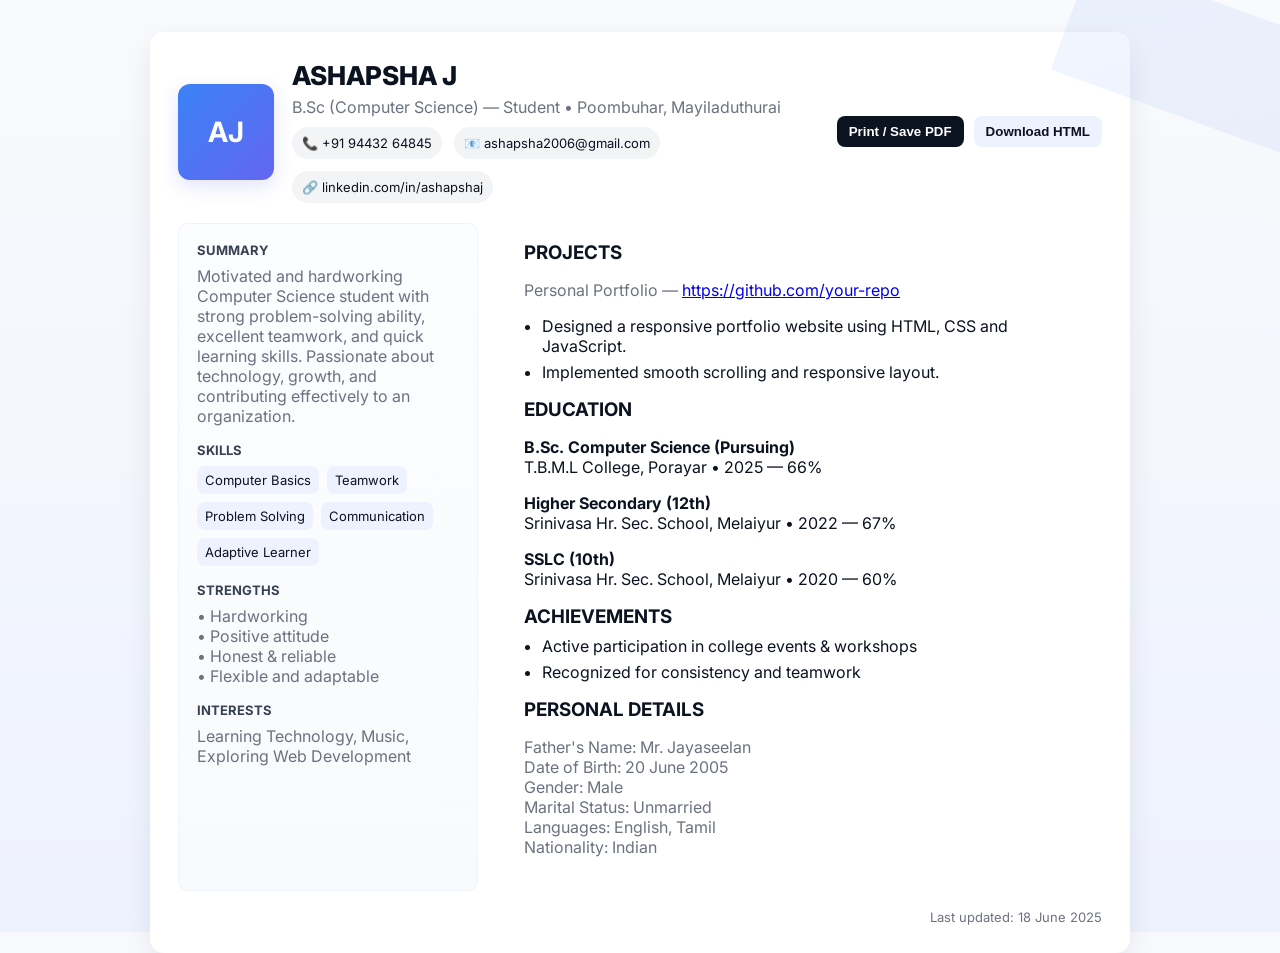
==== Index.html @ 1cec8737 "Rename resume.html to Index.html" ====
<!doctype html>
<html lang="en">
<head>
  <meta charset="utf-8" />
  <meta name="viewport" content="width=device-width, initial-scale=1" />
  <title>Ashapsha J — Resume</title>
  <link href="https://fonts.googleapis.com/css2?family=Inter:wght@300;400;600;700;800&display=swap" rel="stylesheet">
  <style>
    :root{
      --bg: #0f1724;
      --card: #ffffff;
      --muted:#6b7280;
      --accent1: linear-gradient(135deg,#3b82f6 0%,#6366f1 100%);
      --accent2: #0ea5a4;
      --soft: #f3f4f6;
    }
    *{box-sizing:border-box}
    html,body{height:100%;margin:0;font-family:Inter,system-ui,-apple-system,Segoe UI,Roboto,'Helvetica Neue',Arial;color:#0b1220;background:linear-gradient(180deg,#f8fafc 0%,#eef2ff 100%);}

    .container{max-width:980px;margin:32px auto;padding:28px;background:var(--card);border-radius:14px;box-shadow:0 10px 30px rgba(2,6,23,0.08);overflow:hidden}

    /* Header */
    header{display:flex;gap:18px;align-items:center}
    .avatar{width:96px;height:96px;border-radius:12px;background:var(--accent1);display:flex;align-items:center;justify-content:center;color:#fff;font-weight:700;font-size:28px;box-shadow:0 6px 18px rgba(99,102,241,0.18)}
    .head-info{flex:1}
    .name{font-size:26px;font-weight:800;margin:0;color:#0b1220}
    .subtitle{color:var(--muted);margin-top:6px}

    .contact{display:flex;gap:12px;margin-top:10px;flex-wrap:wrap}
    .chip{display:inline-flex;align-items:center;gap:8px;padding:8px 10px;border-radius:999px;background:#f3f4f6;color:#0b1220;font-size:13px}

    /* Layout */
    .main{display:grid;grid-template-columns:300px 1fr;gap:28px;margin-top:20px}
    /* Left column */
    .left{padding:18px;border-radius:10px;background:linear-gradient(180deg,#fbfdff 0%,#f8fafc 100%);border:1px solid #eef2ff}
    .section-title{font-size:13px;font-weight:700;color:#374151;margin-bottom:8px}
    .skills{display:flex;flex-wrap:wrap;gap:8px}
    .skill{background:#eef2ff;padding:6px 8px;border-radius:8px;font-size:13px}

    .meta{font-size:14px;color:#374151}
    .meta strong{display:block;color:#111827}

    /* Right column */
    .right{padding:18px}
    .card{margin-bottom:16px}
    .card h3{margin:0 0 8px 0;color:#0b1220}
    .muted{color:var(--muted)}

    /* Projects and bullets */
    ul{padding-left:18px;margin:8px 0}
    li{margin:6px 0}

    /* Decorative diagonal ribbon */
    .ribbon{position:absolute;right:-160px;top:18px;width:380px;height:120px;background:var(--accent1);transform:rotate(20deg);opacity:0.08}

    /* Buttons */
    .controls{display:flex;gap:10px;margin-left:auto}
    .btn{border:0;padding:8px 12px;border-radius:8px;background:#0b1220;color:#fff;font-weight:600;cursor:pointer}
    .btn.light{background:#eef2ff;color:#0b1220}

    /* Footer */
    footer{display:flex;justify-content:flex-end;color:var(--muted);margin-top:18px;font-size:13px}

    /* Responsive */
    @media (max-width:800px){.main{grid-template-columns:1fr}.left{order:2}.right{order:1}.avatar{width:72px;height:72px}}

    /* small animations */
    .fade-up{transform:translateY(6px);opacity:0;animation:up .6s forwards}
    @keyframes up{to{transform:none;opacity:1}}

    /* print styles */
    @media print{
      body{background:white}
      .container{box-shadow:none;border-radius:0}
      .controls, .ribbon{display:none}
    }
  </style>
</head>
<body>
  <div class="container" id="resume">
    <div class="ribbon" aria-hidden="true"></div>
    <header>
      <div class="avatar">AJ</div>
      <div class="head-info">
        <h1 class="name">ASHAPSHA J</h1>
        <div class="subtitle">B.Sc (Computer Science) — Student • Poombuhar, Mayiladuthurai</div>
        <div class="contact">
          <div class="chip">📞 +91 94432 64845</div>
          <div class="chip">📧 ashapsha2006@gmail.com</div>
          <div class="chip">🔗 linkedin.com/in/ashapshaj</div>
        </div>
      </div>
      <div class="controls">
        <button class="btn" id="printBtn">Print / Save PDF</button>
        <button class="btn light" id="downloadBtn">Download HTML</button>
      </div>
    </header>

    <div class="main">
      <aside class="left fade-up">
        <div class="card">
          <div class="section-title">SUMMARY</div>
          <div class="muted">Motivated and hardworking Computer Science student with strong problem-solving ability, excellent teamwork, and quick learning skills. Passionate about technology, growth, and contributing effectively to an organization.</div>
        </div>

        <div class="card">
          <div class="section-title">SKILLS</div>
          <div class="skills">
            <div class="skill">Computer Basics</div>
            <div class="skill">Teamwork</div>
            <div class="skill">Problem Solving</div>
            <div class="skill">Communication</div>
            <div class="skill">Adaptive Learner</div>
          </div>
        </div>

        <div class="card">
          <div class="section-title">STRENGTHS</div>
          <div class="muted">
            • Hardworking<br>• Positive attitude<br>• Honest & reliable<br>• Flexible and adaptable
          </div>
        </div>

        <div class="card">
          <div class="section-title">INTERESTS</div>
          <div class="muted">Learning Technology, Music, Exploring Web Development</div>
        </div>

      </aside>

      <section class="right fade-up">
        <div class="card">
          <h3>PROJECTS</h3>
          <p class="muted">Personal Portfolio — <a href="#">https://github.com/your-repo</a></p>
          <ul>
            <li>Designed a responsive portfolio website using HTML, CSS and JavaScript.</li>
            <li>Implemented smooth scrolling and responsive layout.</li>
          </ul>
        </div>

        <div class="card">
          <h3>EDUCATION</h3>
          <p><strong>B.Sc. Computer Science (Pursuing)</strong><br>T.B.M.L College, Porayar • 2025 — 66%</p>
          <p><strong>Higher Secondary (12th)</strong><br>Srinivasa Hr. Sec. School, Melaiyur • 2022 — 67%</p>
          <p><strong>SSLC (10th)</strong><br>Srinivasa Hr. Sec. School, Melaiyur • 2020 — 60%</p>
        </div>

        <div class="card">
          <h3>ACHIEVEMENTS</h3>
          <ul>
            <li>Active participation in college events & workshops</li>
            <li>Recognized for consistency and teamwork</li>
          </ul>
        </div>

        <div class="card">
          <h3>PERSONAL DETAILS</h3>
          <p class="muted">
            Father's Name: Mr. Jayaseelan<br>
            Date of Birth: 20 June 2005<br>
            Gender: Male<br>
            Marital Status: Unmarried<br>
            Languages: English, Tamil<br>
            Nationality: Indian
          </p>
        </div>

      </section>
    </div>

    <footer>Last updated: 18 June 2025</footer>
  </div>

  <script>
    // Print / Save as PDF
    document.getElementById('printBtn').addEventListener('click', function(){
      window.print();
    });

    // Download HTML
    document.getElementById('downloadBtn').addEventListener('click', function(){
      const html = '<!doctype html>' + document.documentElement.outerHTML;
      const blob = new Blob([html], {type: 'text/html'});
      const url = URL.createObjectURL(blob);
      const a = document.createElement('a');
      a.href = url;
      a.download = 'Ashapsha_Resume.html';
      a.click();
      URL.revokeObjectURL(url);
    });

    // Small entrance animation delay
    document.addEventListener('DOMContentLoaded', ()=>{
      document.querySelectorAll('.fade-up').forEach((el,i)=>{el.style.animationDelay = (i*0.08)+'s'})
    })
  </script>
</body>
</html>
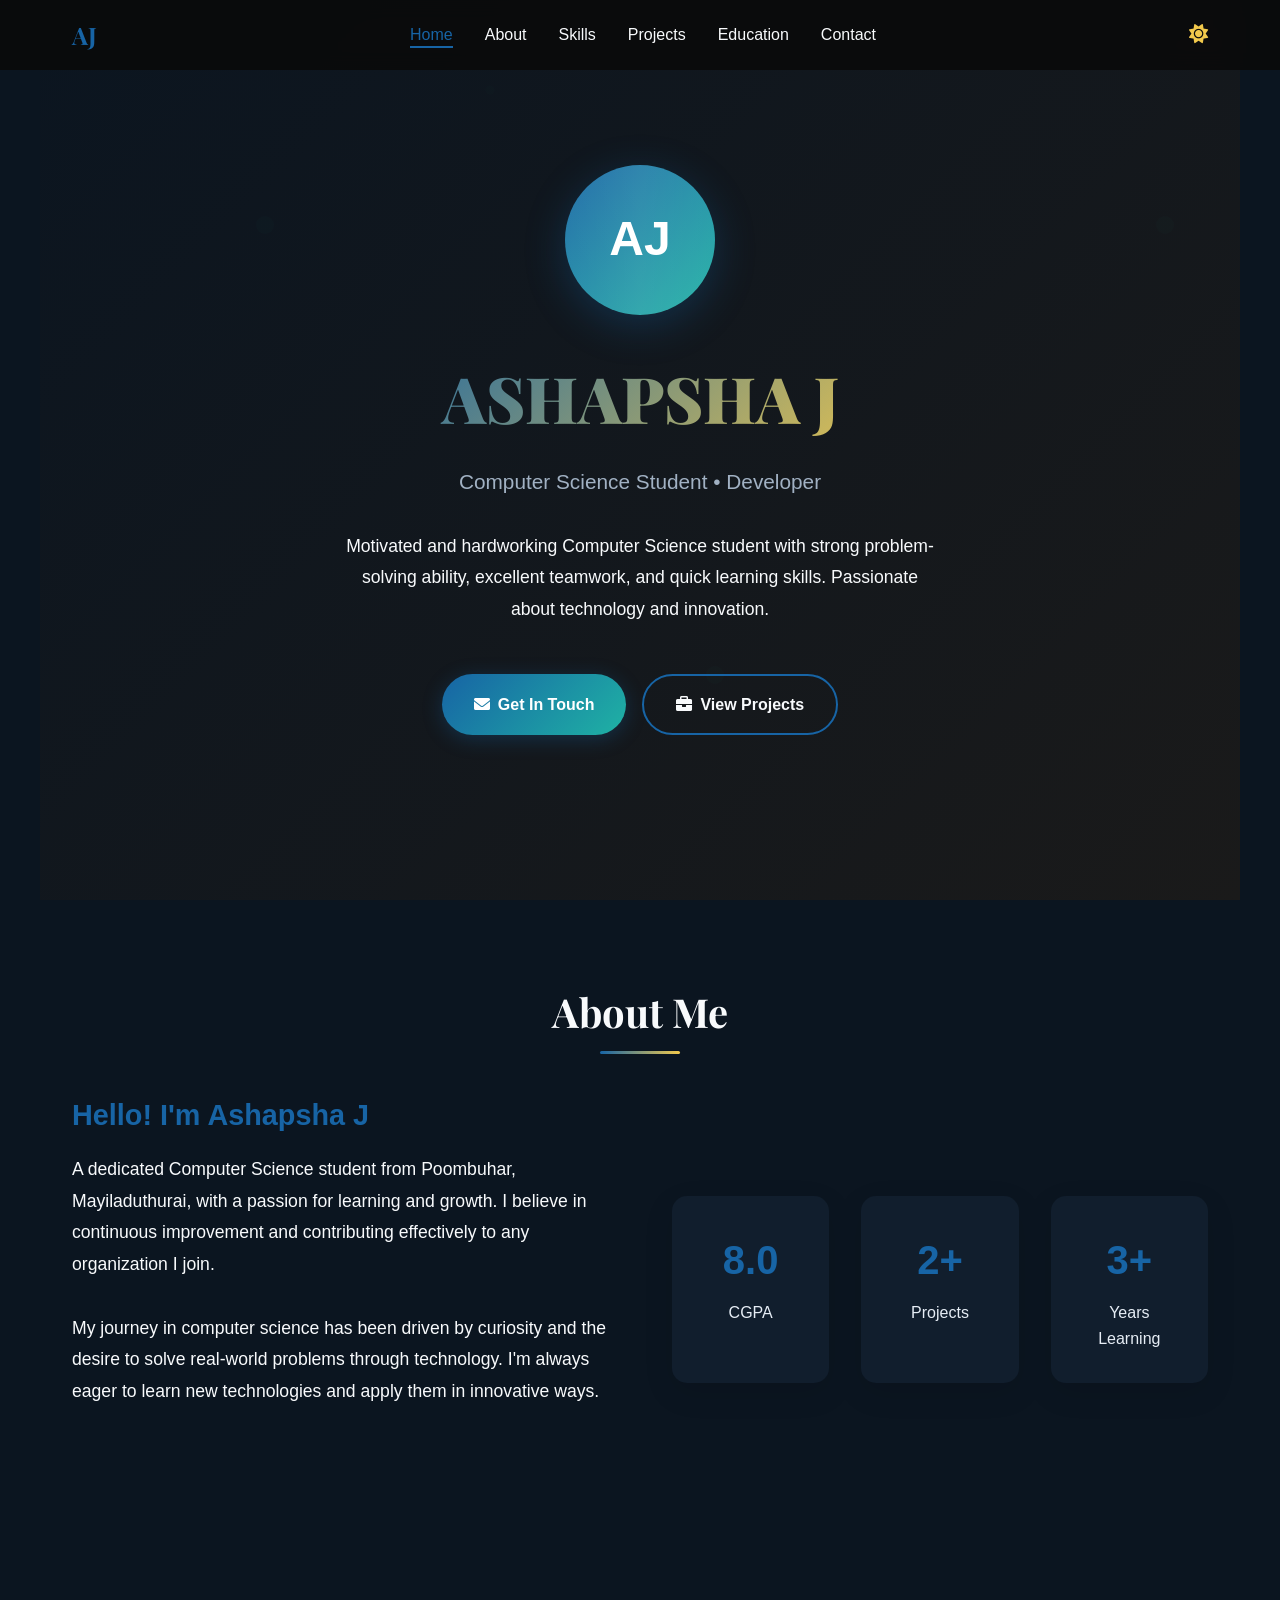
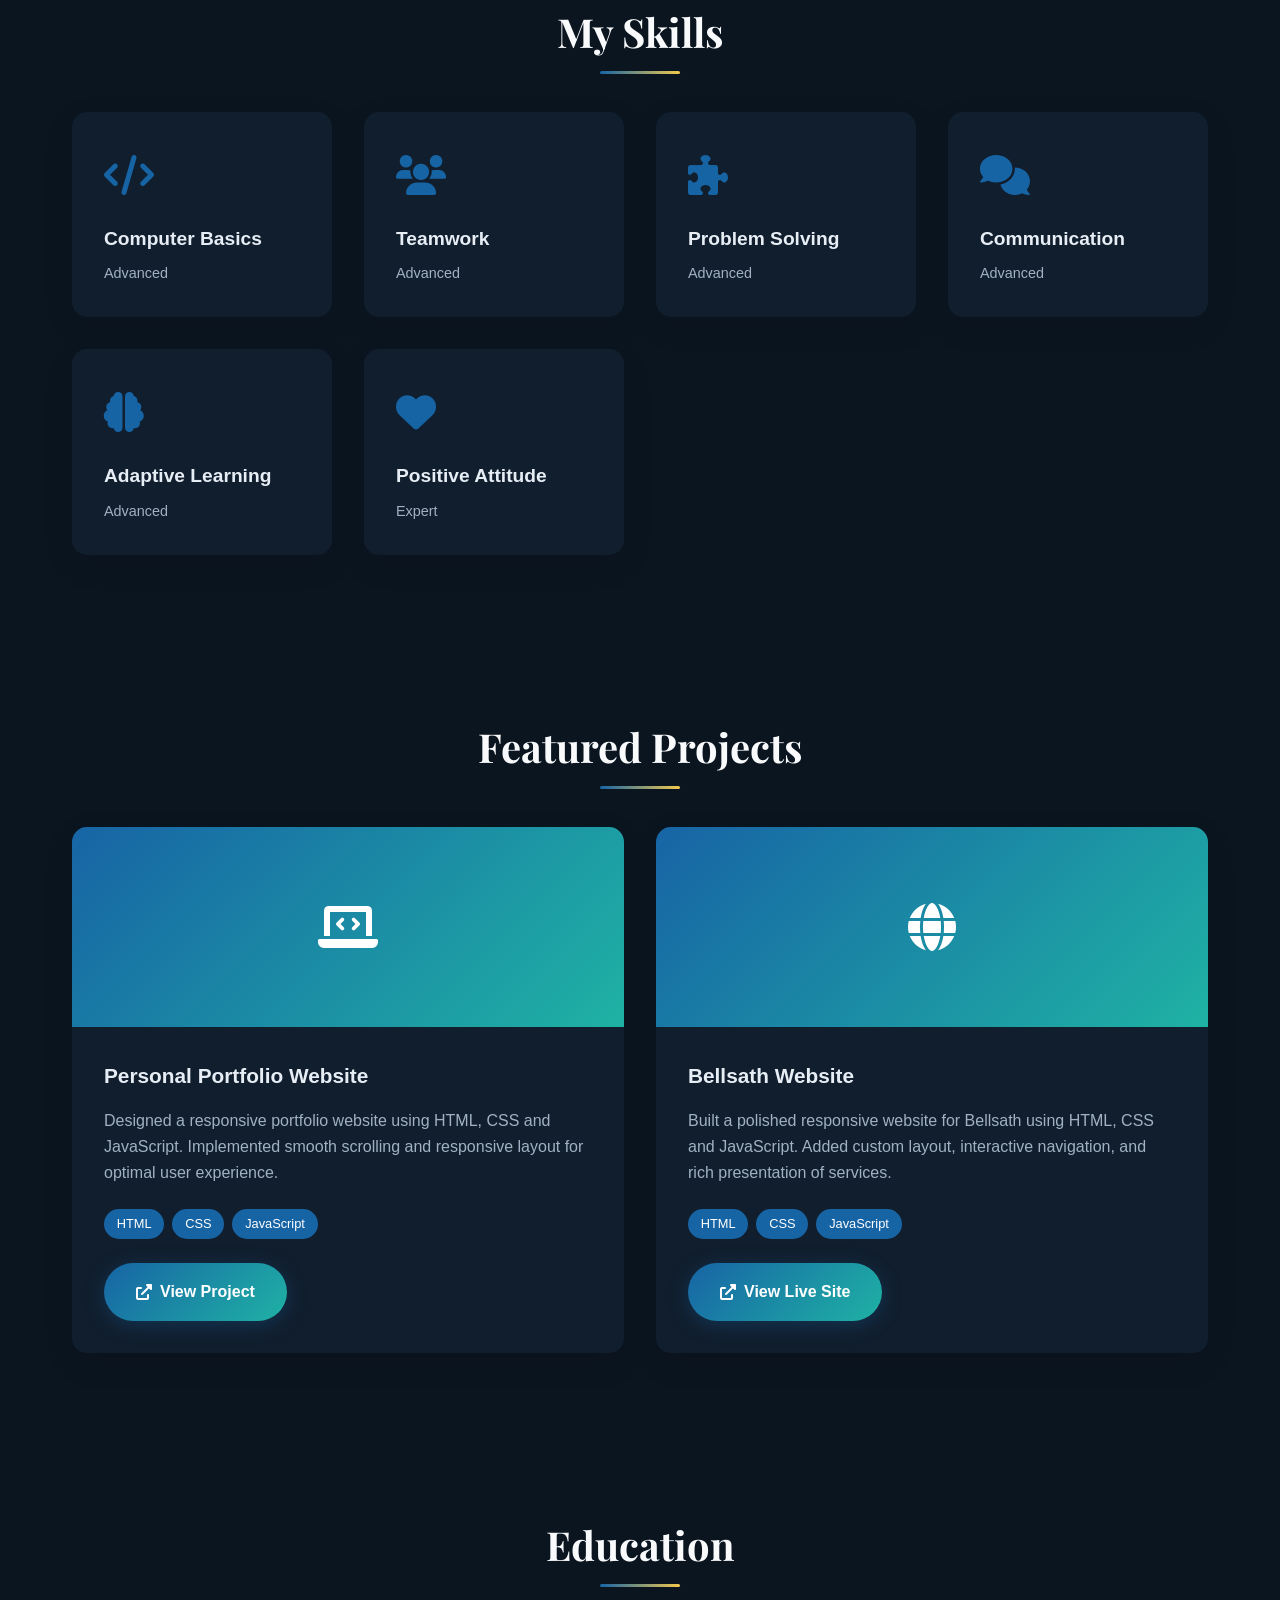
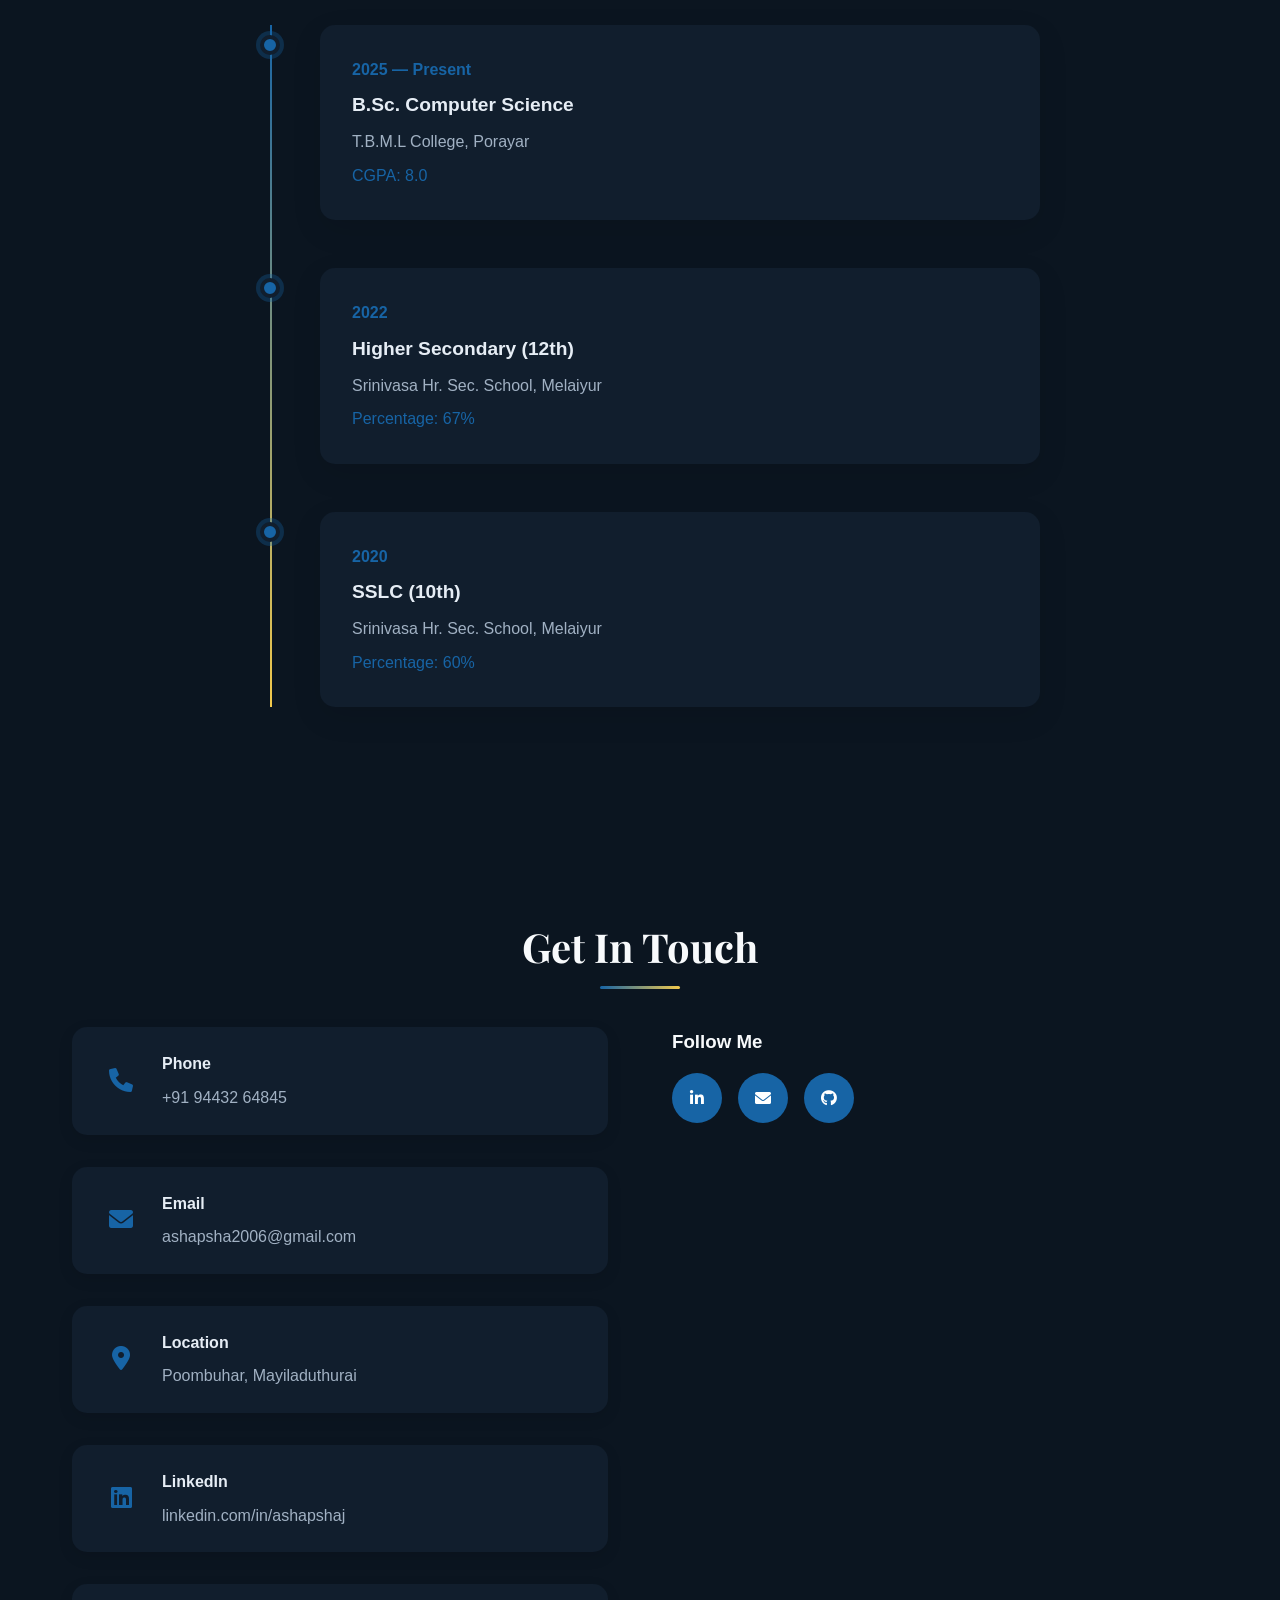
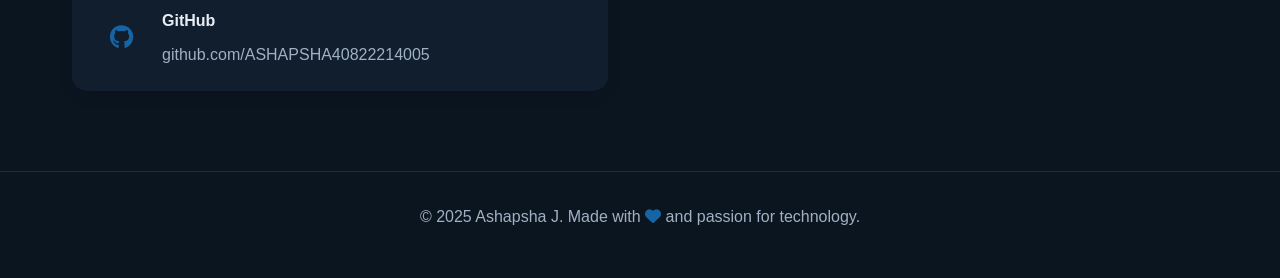
==== commit 2607165c: "A modern, responsive personal portfolio website built using HTML, CSS, and JavaScript. Designed with" ====
--- a/Index.html
+++ b/Index.html
@@ -1,198 +1,282 @@
-<!doctype html>
-<html lang="en">
+﻿<!doctype html>
+<html lang="en" data-theme="dark">
 <head>
   <meta charset="utf-8" />
   <meta name="viewport" content="width=device-width, initial-scale=1" />
-  <title>Ashapsha J — Resume</title>
-  <link href="https://fonts.googleapis.com/css2?family=Inter:wght@300;400;600;700;800&display=swap" rel="stylesheet">
-  <style>
-    :root{
-      --bg: #0f1724;
-      --card: #ffffff;
-      --muted:#6b7280;
-      --accent1: linear-gradient(135deg,#3b82f6 0%,#6366f1 100%);
-      --accent2: #0ea5a4;
-      --soft: #f3f4f6;
-    }
-    *{box-sizing:border-box}
-    html,body{height:100%;margin:0;font-family:Inter,system-ui,-apple-system,Segoe UI,Roboto,'Helvetica Neue',Arial;color:#0b1220;background:linear-gradient(180deg,#f8fafc 0%,#eef2ff 100%);}
-
-    .container{max-width:980px;margin:32px auto;padding:28px;background:var(--card);border-radius:14px;box-shadow:0 10px 30px rgba(2,6,23,0.08);overflow:hidden}
-
-    /* Header */
-    header{display:flex;gap:18px;align-items:center}
-    .avatar{width:96px;height:96px;border-radius:12px;background:var(--accent1);display:flex;align-items:center;justify-content:center;color:#fff;font-weight:700;font-size:28px;box-shadow:0 6px 18px rgba(99,102,241,0.18)}
-    .head-info{flex:1}
-    .name{font-size:26px;font-weight:800;margin:0;color:#0b1220}
-    .subtitle{color:var(--muted);margin-top:6px}
-
-    .contact{display:flex;gap:12px;margin-top:10px;flex-wrap:wrap}
-    .chip{display:inline-flex;align-items:center;gap:8px;padding:8px 10px;border-radius:999px;background:#f3f4f6;color:#0b1220;font-size:13px}
-
-    /* Layout */
-    .main{display:grid;grid-template-columns:300px 1fr;gap:28px;margin-top:20px}
-    /* Left column */
-    .left{padding:18px;border-radius:10px;background:linear-gradient(180deg,#fbfdff 0%,#f8fafc 100%);border:1px solid #eef2ff}
-    .section-title{font-size:13px;font-weight:700;color:#374151;margin-bottom:8px}
-    .skills{display:flex;flex-wrap:wrap;gap:8px}
-    .skill{background:#eef2ff;padding:6px 8px;border-radius:8px;font-size:13px}
-
-    .meta{font-size:14px;color:#374151}
-    .meta strong{display:block;color:#111827}
-
-    /* Right column */
-    .right{padding:18px}
-    .card{margin-bottom:16px}
-    .card h3{margin:0 0 8px 0;color:#0b1220}
-    .muted{color:var(--muted)}
-
-    /* Projects and bullets */
-    ul{padding-left:18px;margin:8px 0}
-    li{margin:6px 0}
-
-    /* Decorative diagonal ribbon */
-    .ribbon{position:absolute;right:-160px;top:18px;width:380px;height:120px;background:var(--accent1);transform:rotate(20deg);opacity:0.08}
-
-    /* Buttons */
-    .controls{display:flex;gap:10px;margin-left:auto}
-    .btn{border:0;padding:8px 12px;border-radius:8px;background:#0b1220;color:#fff;font-weight:600;cursor:pointer}
-    .btn.light{background:#eef2ff;color:#0b1220}
-
-    /* Footer */
-    footer{display:flex;justify-content:flex-end;color:var(--muted);margin-top:18px;font-size:13px}
-
-    /* Responsive */
-    @media (max-width:800px){.main{grid-template-columns:1fr}.left{order:2}.right{order:1}.avatar{width:72px;height:72px}}
-
-    /* small animations */
-    .fade-up{transform:translateY(6px);opacity:0;animation:up .6s forwards}
-    @keyframes up{to{transform:none;opacity:1}}
-
-    /* print styles */
-    @media print{
-      body{background:white}
-      .container{box-shadow:none;border-radius:0}
-      .controls, .ribbon{display:none}
-    }
-  </style>
+  <title>Ashapsha J</title>
+  <link href="https://fonts.googleapis.com/css2?family=Poppins:wght@300;400;500;600;700;800&family=Playfair+Display:wght@400;700&display=swap" rel="stylesheet">
+  <link rel="stylesheet" href="https://cdnjs.cloudflare.com/ajax/libs/font-awesome/6.0.0/css/all.min.css">
+  <link rel="stylesheet" href="styles.css">
 </head>
 <body>
-  <div class="container" id="resume">
-    <div class="ribbon" aria-hidden="true"></div>
-    <header>
-      <div class="avatar">AJ</div>
-      <div class="head-info">
-        <h1 class="name">ASHAPSHA J</h1>
-        <div class="subtitle">B.Sc (Computer Science) — Student • Poombuhar, Mayiladuthurai</div>
-        <div class="contact">
-          <div class="chip">📞 +91 94432 64845</div>
-          <div class="chip">📧 ashapsha2006@gmail.com</div>
-          <div class="chip">🔗 linkedin.com/in/ashapshaj</div>
-        </div>
-      </div>
-      <div class="controls">
-        <button class="btn" id="printBtn">Print / Save PDF</button>
-        <button class="btn light" id="downloadBtn">Download HTML</button>
-      </div>
-    </header>
-
-    <div class="main">
-      <aside class="left fade-up">
-        <div class="card">
-          <div class="section-title">SUMMARY</div>
-          <div class="muted">Motivated and hardworking Computer Science student with strong problem-solving ability, excellent teamwork, and quick learning skills. Passionate about technology, growth, and contributing effectively to an organization.</div>
-        </div>
-
-        <div class="card">
-          <div class="section-title">SKILLS</div>
-          <div class="skills">
-            <div class="skill">Computer Basics</div>
-            <div class="skill">Teamwork</div>
-            <div class="skill">Problem Solving</div>
-            <div class="skill">Communication</div>
-            <div class="skill">Adaptive Learner</div>
-          </div>
-        </div>
-
-        <div class="card">
-          <div class="section-title">STRENGTHS</div>
-          <div class="muted">
-            • Hardworking<br>• Positive attitude<br>• Honest & reliable<br>• Flexible and adaptable
-          </div>
-        </div>
-
-        <div class="card">
-          <div class="section-title">INTERESTS</div>
-          <div class="muted">Learning Technology, Music, Exploring Web Development</div>
-        </div>
-
-      </aside>
-
-      <section class="right fade-up">
-        <div class="card">
-          <h3>PROJECTS</h3>
-          <p class="muted">Personal Portfolio — <a href="#">https://github.com/your-repo</a></p>
-          <ul>
-            <li>Designed a responsive portfolio website using HTML, CSS and JavaScript.</li>
-            <li>Implemented smooth scrolling and responsive layout.</li>
-          </ul>
-        </div>
-
-        <div class="card">
-          <h3>EDUCATION</h3>
-          <p><strong>B.Sc. Computer Science (Pursuing)</strong><br>T.B.M.L College, Porayar • 2025 — 66%</p>
-          <p><strong>Higher Secondary (12th)</strong><br>Srinivasa Hr. Sec. School, Melaiyur • 2022 — 67%</p>
-          <p><strong>SSLC (10th)</strong><br>Srinivasa Hr. Sec. School, Melaiyur • 2020 — 60%</p>
-        </div>
-
-        <div class="card">
-          <h3>ACHIEVEMENTS</h3>
-          <ul>
-            <li>Active participation in college events & workshops</li>
-            <li>Recognized for consistency and teamwork</li>
-          </ul>
-        </div>
-
-        <div class="card">
-          <h3>PERSONAL DETAILS</h3>
-          <p class="muted">
-            Father's Name: Mr. Jayaseelan<br>
-            Date of Birth: 20 June 2005<br>
-            Gender: Male<br>
-            Marital Status: Unmarried<br>
-            Languages: English, Tamil<br>
-            Nationality: Indian
+  <!-- Navigation -->
+  <nav id="navbar">
+    <div class="nav-container">
+      <div class="logo">AJ</div>
+      <ul class="nav-links">
+        <li><a href="#home" class="active">Home</a></li>
+        <li><a href="#about">About</a></li>
+        <li><a href="#skills">Skills</a></li>
+        <li><a href="#projects">Projects</a></li>
+        <li><a href="#education">Education</a></li>
+        <li><a href="#contact">Contact</a></li>
+      </ul>
+      <button class="theme-toggle" id="themeToggle">
+        <i class="fas fa-moon"></i>
+      </button>
+    </div>
+  </nav>
+
+  <!-- Hero Section -->
+  <section id="home" class="hero">
+    <div class="hero-content">
+      <div class="hero-avatar">AJ</div>
+      <h1>ASHAPSHA J</h1>
+      <div class="hero-subtitle">Computer Science Student • Developer</div>
+      <p class="hero-description">
+        Motivated and hardworking Computer Science student with strong problem-solving ability,
+        excellent teamwork, and quick learning skills. Passionate about technology and innovation.
+      </p>
+      <div class="hero-buttons">
+        <a href="#contact" class="btn btn-primary">
+          <i class="fas fa-envelope"></i> Get In Touch
+        </a>
+        <a href="#projects" class="btn btn-secondary">
+          <i class="fas fa-briefcase"></i> View Projects
+        </a>
+      </div>
+    </div>
+  </section>
+
+  <!-- About Section -->
+  <section id="about" class="fade-in">
+    <h2 class="section-title">About Me</h2>
+    <div class="about-content">
+      <div class="about-text">
+        <h3>Hello! I'm Ashapsha J</h3>
+        <p>
+          A dedicated Computer Science student from Poombuhar, Mayiladuthurai, with a passion for
+          learning and growth. I believe in continuous improvement and contributing effectively to
+          any organization I join.
+        </p>
+        <p>
+          My journey in computer science has been driven by curiosity and the desire to solve
+          real-world problems through technology. I'm always eager to learn new technologies
+          and apply them in innovative ways.
+        </p>
+      </div>
+      <div class="stats">
+        <div class="stat-card">
+          <div class="stat-number">8.0</div>
+          <div class="stat-label">CGPA</div>
+        </div>
+        <div class="stat-card">
+          <div class="stat-number">2+</div>
+          <div class="stat-label">Projects</div>
+        </div>
+        <div class="stat-card">
+          <div class="stat-number">3+</div>
+          <div class="stat-label">Years Learning</div>
+        </div>
+      </div>
+    </div>
+  </section>
+
+  <!-- Skills Section -->
+  <section id="skills" class="fade-in">
+    <h2 class="section-title">My Skills</h2>
+    <div class="skills-grid">
+      <div class="skill-card">
+        <div class="skill-icon"><i class="fas fa-code"></i></div>
+        <div class="skill-name">Computer Basics</div>
+        <div class="skill-level">Advanced</div>
+      </div>
+      <div class="skill-card">
+        <div class="skill-icon"><i class="fas fa-users"></i></div>
+        <div class="skill-name">Teamwork</div>
+        <div class="skill-level">Advanced</div>
+      </div>
+      <div class="skill-card">
+        <div class="skill-icon"><i class="fas fa-puzzle-piece"></i></div>
+        <div class="skill-name">Problem Solving</div>
+        <div class="skill-level">Advanced</div>
+      </div>
+      <div class="skill-card">
+        <div class="skill-icon"><i class="fas fa-comments"></i></div>
+        <div class="skill-name">Communication</div>
+        <div class="skill-level">Advanced</div>
+      </div>
+      <div class="skill-card">
+        <div class="skill-icon"><i class="fas fa-brain"></i></div>
+        <div class="skill-name">Adaptive Learning</div>
+        <div class="skill-level">Advanced</div>
+      </div>
+      <div class="skill-card">
+        <div class="skill-icon"><i class="fas fa-heart"></i></div>
+        <div class="skill-name">Positive Attitude</div>
+        <div class="skill-level">Expert</div>
+      </div>
+    </div>
+  </section>
+
+  <!-- Projects Section -->
+  <section id="projects" class="fade-in">
+    <h2 class="section-title">Featured Projects</h2>
+    <div class="projects-grid">
+      <div class="project-card">
+        <div class="project-image">
+          <i class="fas fa-laptop-code"></i>
+        </div>
+        <div class="project-content">
+          <h3 class="project-title">Personal Portfolio Website</h3>
+          <p class="project-description">
+            Designed a responsive portfolio website using HTML, CSS and JavaScript.
+            Implemented smooth scrolling and responsive layout for optimal user experience.
           </p>
-        </div>
-
-      </section>
-    </div>
-
-    <footer>Last updated: 18 June 2025</footer>
-  </div>
-
-  <script>
-    // Print / Save as PDF
-    document.getElementById('printBtn').addEventListener('click', function(){
-      window.print();
-    });
-
-    // Download HTML
-    document.getElementById('downloadBtn').addEventListener('click', function(){
-      const html = '<!doctype html>' + document.documentElement.outerHTML;
-      const blob = new Blob([html], {type: 'text/html'});
-      const url = URL.createObjectURL(blob);
-      const a = document.createElement('a');
-      a.href = url;
-      a.download = 'Ashapsha_Resume.html';
-      a.click();
-      URL.revokeObjectURL(url);
-    });
-
-    // Small entrance animation delay
-    document.addEventListener('DOMContentLoaded', ()=>{
-      document.querySelectorAll('.fade-up').forEach((el,i)=>{el.style.animationDelay = (i*0.08)+'s'})
-    })
-  </script>
+          <div class="project-tech">
+            <span class="tech-tag">HTML</span>
+            <span class="tech-tag">CSS</span>
+            <span class="tech-tag">JavaScript</span>
+          </div>
+          <a href="#" class="btn btn-primary">
+            <i class="fas fa-external-link-alt"></i> View Project
+          </a>
+        </div>
+      </div>
+      <div class="project-card">
+        <div class="project-image">
+          <i class="fas fa-globe"></i>
+        </div>
+        <div class="project-content">
+          <h3 class="project-title">Bellsath Website</h3>
+          <p class="project-description">
+            Built a polished responsive website for Bellsath using HTML, CSS and JavaScript.
+            Added custom layout, interactive navigation, and rich presentation of services.
+          </p>
+          <div class="project-tech">
+            <span class="tech-tag">HTML</span>
+            <span class="tech-tag">CSS</span>
+            <span class="tech-tag">JavaScript</span>
+          </div>
+          <a href="https://bellsath.netlify.app/" target="_blank" rel="noreferrer" class="btn btn-primary">
+            <i class="fas fa-external-link-alt"></i> View Live Site
+          </a>
+        </div>
+      </div>
+    </div>
+  </section>
+
+  <!-- Education Section -->
+  <section id="education" class="fade-in">
+    <h2 class="section-title">Education</h2>
+    <div class="education-timeline">
+      <div class="education-item">
+        <div class="education-marker"></div>
+        <div class="education-content">
+          <div class="education-year">2025 — Present</div>
+          <div class="education-degree">B.Sc. Computer Science </div>
+          <div class="education-school">T.B.M.L College, Porayar</div>
+          <div class="education-grade">CGPA: 8.0</div>
+        </div>
+      </div>
+      <div class="education-item">
+        <div class="education-marker"></div>
+        <div class="education-content">
+          <div class="education-year">2022</div>
+          <div class="education-degree">Higher Secondary (12th)</div>
+          <div class="education-school">Srinivasa Hr. Sec. School, Melaiyur</div>
+          <div class="education-grade">Percentage: 67%</div>
+        </div>
+      </div>
+      <div class="education-item">
+        <div class="education-marker"></div>
+        <div class="education-content">
+          <div class="education-year">2020</div>
+          <div class="education-degree">SSLC (10th)</div>
+          <div class="education-school">Srinivasa Hr. Sec. School, Melaiyur</div>
+          <div class="education-grade">Percentage: 60%</div>
+        </div>
+      </div>
+    </div>
+  </section>
+
+  <!-- Contact Section -->
+  <section id="contact" class="fade-in">
+    <h2 class="section-title">Get In Touch</h2>
+    <div class="contact-content">
+      <div class="contact-info">
+        <div class="contact-item">
+          <div class="contact-icon">
+            <i class="fas fa-phone"></i>
+          </div>
+          <div class="contact-details">
+            <h4>Phone</h4>
+            <p>+91 94432 64845</p>
+          </div>
+        </div>
+        <div class="contact-item">
+          <div class="contact-icon">
+            <i class="fas fa-envelope"></i>
+          </div>
+          <div class="contact-details">
+            <h4>Email</h4>
+            <p>ashapsha2006@gmail.com</p>
+          </div>
+        </div>
+        <div class="contact-item">
+          <div class="contact-icon">
+            <i class="fas fa-map-marker-alt"></i>
+          </div>
+          <div class="contact-details">
+            <h4>Location</h4>
+            <p>Poombuhar, Mayiladuthurai</p>
+          </div>
+        </div>
+        <div class="contact-item">
+          <div class="contact-icon">
+            <i class="fab fa-linkedin"></i>
+          </div>
+          <div class="contact-details">
+            <h4>LinkedIn</h4>
+            <p>linkedin.com/in/ashapshaj</p>
+          </div>
+        </div>
+        <div class="contact-item">
+          <div class="contact-icon">
+            <i class="fab fa-github"></i>
+          </div>
+          <div class="contact-details">
+            <h4>GitHub</h4>
+            <p>github.com/ASHAPSHA40822214005</p>
+          </div>
+        </div>
+      </div>
+      <div>
+        <h3 style="margin-bottom: 1rem; color: var(--text-light);">Follow Me</h3>
+        <div class="social-links">
+          <a href="https://linkedin.com/in/ashapshaj" class="social-link">
+            <i class="fab fa-linkedin-in"></i>
+          </a>
+          <a href="mailto:ashapsha2006@gmail.com" class="social-link">
+            <i class="fas fa-envelope"></i>
+          </a>
+          <a href="https://github.com/ASHAPSHA40822214005" class="social-link" target="_blank" rel="noreferrer">
+            <i class="fab fa-github"></i>
+          </a>
+        </div>
+      </div>
+    </div>
+  </section>
+
+  <!-- Footer -->
+  <footer>
+    <div class="footer-content">
+      <p class="footer-text">
+        © 2025 Ashapsha J. Made with <i class="fas fa-heart" style="color: var(--primary);"></i> and passion for technology.
+      </p>
+    </div>
+  </footer>
+
+  <script src="script.js"></script>
 </body>
-</html>
+</html>
--- a/styles.css
+++ b/styles.css
@@ -0,0 +1,689 @@
+:root {
+  --primary: #1764A5;
+  --secondary: #1FB2A4;
+  --dark-bg: #0B1520;
+  --light-bg: #111E2D;
+  --surface: #111E2D;
+  --surface-strong: #0D1723;
+  --surface-soft: rgba(255, 255, 255, 0.05);
+  --hero-end: #1A1A1A;
+  --nav-bg: rgba(10, 10, 10, 0.85);
+  --nav-bg-scrolled: rgba(10, 10, 10, 0.95);
+  --footer-border: rgba(255, 255, 255, 0.1);
+  --accent: #F2C94C;
+  --text-light: #F8FAFC;
+  --text-dark: #E6EDF5;
+  --gray: #A1B1C3;
+  --shadow: rgba(23, 100, 165, 0.32);
+}
+
+[data-theme="light"] {
+  --primary: #1764A5;
+  --secondary: #1FB2A4;
+  --dark-bg: #F4F7FB;
+  --light-bg: #FFFFFF;
+  --surface: #FFFFFF;
+  --surface-strong: #E3E8EF;
+  --surface-soft: rgba(23, 100, 165, 0.08);
+  --hero-end: #E6EEF7;
+  --nav-bg: rgba(255, 255, 255, 0.92);
+  --nav-bg-scrolled: rgba(255, 255, 255, 0.98);
+  --footer-border: rgba(15, 23, 42, 0.08);
+  --accent: #F2C94C;
+  --text-light: #102A43;
+  --text-dark: #334E68;
+  --gray: #6B7B8C;
+  --shadow: rgba(23, 100, 165, 0.12);
+}
+
+* {
+  margin: 0;
+  padding: 0;
+  box-sizing: border-box;
+}
+
+html {
+  scroll-behavior: smooth;
+}
+
+body {
+  font-family: 'Inter', sans-serif;
+  background: var(--dark-bg);
+  color: var(--text-light);
+  line-height: 1.6;
+  overflow-x: hidden;
+}
+
+/* Navigation */
+nav {
+  position: fixed;
+  top: 0;
+  width: 100%;
+  background: var(--nav-bg);
+  backdrop-filter: blur(10px);
+  z-index: 1000;
+  padding: 1rem 0;
+  transition: all 0.3s ease;
+}
+
+nav.scrolled {
+  background: var(--nav-bg-scrolled);
+  box-shadow: 0 2px 20px var(--shadow);
+}
+
+.nav-container {
+  max-width: 1200px;
+  margin: 0 auto;
+  padding: 0 2rem;
+  display: flex;
+  justify-content: space-between;
+  align-items: center;
+}
+
+.logo {
+  font-size: 1.5rem;
+  font-weight: 700;
+  color: var(--primary);
+  font-family: 'Playfair Display', serif;
+}
+
+.nav-links {
+  display: flex;
+  list-style: none;
+  gap: 2rem;
+}
+
+.nav-links a {
+  color: var(--text-light);
+  text-decoration: none;
+  font-weight: 500;
+  transition: color 0.3s ease;
+  position: relative;
+}
+
+.nav-links a:hover,
+.nav-links a.active {
+  color: var(--primary);
+}
+
+.nav-links a::after {
+  content: '';
+  position: absolute;
+  bottom: -5px;
+  left: 0;
+  width: 0;
+  height: 2px;
+  background: var(--primary);
+  transition: width 0.3s ease;
+}
+
+.nav-links a:hover::after,
+.nav-links a.active::after {
+  width: 100%;
+}
+
+.theme-toggle {
+  background: none;
+  border: none;
+  color: var(--text-light);
+  font-size: 1.2rem;
+  cursor: pointer;
+  transition: color 0.3s ease;
+}
+
+.theme-toggle .fa-sun {
+  color: #F2C94C;
+}
+
+.theme-toggle .fa-moon {
+  color: #8AA9C5;
+}
+
+.theme-toggle:hover {
+  color: var(--primary);
+}
+
+/* Hero Section */
+.hero {
+  min-height: 100vh;
+  display: flex;
+  align-items: center;
+  justify-content: center;
+  background: linear-gradient(135deg, var(--dark-bg) 0%, var(--hero-end) 100%);
+  position: relative;
+  overflow: hidden;
+}
+
+.hero::before {
+  content: '';
+  position: absolute;
+  top: 0;
+  left: 0;
+  width: 100%;
+  height: 100%;
+  background: url('data:image/svg+xml,<svg xmlns="http://www.w3.org/2000/svg" viewBox="0 0 100 100"><defs><pattern id="grain" width="100" height="100" patternUnits="userSpaceOnUse"><circle cx="25" cy="25" r="1" fill="rgba(31,178,164,0.12)"/><circle cx="75" cy="75" r="1" fill="rgba(31,178,164,0.12)"/><circle cx="50" cy="10" r="0.5" fill="rgba(31,178,164,0.08)"/></pattern></defs><rect width="100" height="100" fill="url(%23grain)"/></svg>');
+  opacity: 0.14;
+}
+
+.hero-content {
+  text-align: center;
+  z-index: 2;
+  max-width: 800px;
+  padding: 0 2rem;
+}
+
+.hero-avatar {
+  width: 150px;
+  height: 150px;
+  border-radius: 50%;
+  background: linear-gradient(135deg, var(--primary), var(--secondary));
+  display: flex;
+  align-items: center;
+  justify-content: center;
+  color: white;
+  font-size: 3rem;
+  font-weight: 700;
+  margin: 0 auto 2rem;
+  box-shadow: 0 10px 40px var(--shadow);
+  position: relative;
+  overflow: hidden;
+}
+
+.hero-avatar::before {
+  content: '';
+  position: absolute;
+  top: -50%;
+  left: -50%;
+  width: 200%;
+  height: 200%;
+  background: linear-gradient(45deg, transparent, rgba(255,255,255,0.1), transparent);
+  transform: rotate(45deg);
+  animation: shine 3s infinite;
+}
+
+@keyframes shine {
+  0% { transform: translateX(-100%) translateY(-100%) rotate(45deg); }
+  100% { transform: translateX(100%) translateY(100%) rotate(45deg); }
+}
+
+.hero h1 {
+  font-size: 4rem;
+  font-weight: 900;
+  margin-bottom: 1rem;
+  background: linear-gradient(135deg, var(--primary), var(--accent));
+  -webkit-background-clip: text;
+  -webkit-text-fill-color: transparent;
+  background-clip: text;
+  font-family: 'Playfair Display', serif;
+}
+
+.hero-subtitle {
+  font-size: 1.3rem;
+  color: var(--gray);
+  margin-bottom: 2rem;
+  font-weight: 300;
+}
+
+.hero-description {
+  font-size: 1.1rem;
+  margin-bottom: 3rem;
+  max-width: 600px;
+  margin-left: auto;
+  margin-right: auto;
+  line-height: 1.8;
+}
+
+.hero-buttons {
+  display: flex;
+  gap: 1rem;
+  justify-content: center;
+  flex-wrap: wrap;
+}
+
+.btn {
+  padding: 1rem 2rem;
+  border: none;
+  border-radius: 50px;
+  font-size: 1rem;
+  font-weight: 600;
+  cursor: pointer;
+  transition: all 0.3s ease;
+  text-decoration: none;
+  display: inline-flex;
+  align-items: center;
+  gap: 0.5rem;
+  position: relative;
+  overflow: hidden;
+}
+
+.btn-primary {
+  background: linear-gradient(135deg, var(--primary), var(--secondary));
+  color: white;
+  box-shadow: 0 4px 20px var(--shadow);
+}
+
+.btn-primary:hover {
+  transform: translateY(-2px);
+  box-shadow: 0 8px 30px var(--shadow);
+}
+
+.btn-secondary {
+  background: transparent;
+  color: var(--text-light);
+  border: 2px solid var(--primary);
+}
+
+.btn-secondary:hover {
+  background: var(--primary);
+  transform: translateY(-2px);
+}
+
+/* Sections */
+section {
+  padding: 5rem 2rem;
+  max-width: 1200px;
+  margin: 0 auto;
+}
+
+.section-title {
+  font-size: 2.5rem;
+  font-weight: 700;
+  text-align: center;
+  margin-bottom: 3rem;
+  color: var(--text-light);
+  font-family: 'Playfair Display', serif;
+  position: relative;
+}
+
+.section-title::after {
+  content: '';
+  position: absolute;
+  bottom: -10px;
+  left: 50%;
+  transform: translateX(-50%);
+  width: 80px;
+  height: 3px;
+  background: linear-gradient(90deg, var(--primary), var(--accent));
+  border-radius: 2px;
+}
+
+/* About Section */
+.about-content {
+  display: grid;
+  grid-template-columns: 1fr 1fr;
+  gap: 4rem;
+  align-items: center;
+}
+
+.about-text h3 {
+  font-size: 1.8rem;
+  margin-bottom: 1rem;
+  color: var(--primary);
+}
+
+.about-text p {
+  font-size: 1.1rem;
+  line-height: 1.8;
+  margin-bottom: 2rem;
+}
+
+.stats {
+  display: grid;
+  grid-template-columns: repeat(auto-fit, minmax(150px, 1fr));
+  gap: 2rem;
+  margin-top: 3rem;
+}
+
+.stat-card {
+  background: var(--light-bg);
+  padding: 2rem;
+  border-radius: 15px;
+  text-align: center;
+  box-shadow: 0 10px 30px rgba(0,0,0,0.1);
+  transition: transform 0.3s ease;
+}
+
+.stat-card:hover {
+  transform: translateY(-5px);
+}
+
+.stat-number {
+  font-size: 2.5rem;
+  font-weight: 700;
+  color: var(--primary);
+  margin-bottom: 0.5rem;
+}
+
+.stat-label {
+  color: var(--text-dark);
+  font-weight: 500;
+}
+
+/* Skills Section */
+.skills-grid {
+  display: grid;
+  grid-template-columns: repeat(auto-fit, minmax(250px, 1fr));
+  gap: 2rem;
+}
+
+.skill-card {
+  background: var(--light-bg);
+  padding: 2rem;
+  border-radius: 15px;
+  box-shadow: 0 10px 30px rgba(0,0,0,0.1);
+  transition: all 0.3s ease;
+  position: relative;
+  overflow: hidden;
+}
+
+.skill-card:hover {
+  transform: translateY(-5px);
+  box-shadow: 0 20px 40px rgba(0,0,0,0.2);
+}
+
+.skill-icon {
+  font-size: 2.5rem;
+  color: var(--primary);
+  margin-bottom: 1rem;
+}
+
+.skill-name {
+  font-size: 1.2rem;
+  font-weight: 600;
+  margin-bottom: 0.5rem;
+  color: var(--text-dark);
+}
+
+.skill-level {
+  color: var(--gray);
+  font-size: 0.9rem;
+}
+
+/* Projects Section */
+.projects-grid {
+  display: grid;
+  grid-template-columns: repeat(auto-fit, minmax(350px, 1fr));
+  gap: 2rem;
+}
+
+.project-card {
+  background: var(--light-bg);
+  border-radius: 15px;
+  overflow: hidden;
+  box-shadow: 0 10px 30px rgba(0,0,0,0.1);
+  transition: all 0.3s ease;
+}
+
+.project-card:hover {
+  transform: translateY(-5px);
+  box-shadow: 0 20px 40px rgba(0,0,0,0.2);
+}
+
+.project-image {
+  height: 200px;
+  background: linear-gradient(135deg, var(--primary), var(--secondary));
+  display: flex;
+  align-items: center;
+  justify-content: center;
+  color: white;
+  font-size: 3rem;
+}
+
+.project-content {
+  padding: 2rem;
+}
+
+.project-title {
+  font-size: 1.3rem;
+  font-weight: 600;
+  margin-bottom: 1rem;
+  color: var(--text-dark);
+}
+
+.project-description {
+  color: var(--gray);
+  margin-bottom: 1.5rem;
+  line-height: 1.6;
+}
+
+.project-tech {
+  display: flex;
+  flex-wrap: wrap;
+  gap: 0.5rem;
+  margin-bottom: 1.5rem;
+}
+
+.tech-tag {
+  background: var(--primary);
+  color: white;
+  padding: 0.3rem 0.8rem;
+  border-radius: 20px;
+  font-size: 0.8rem;
+  font-weight: 500;
+}
+
+/* Education Section */
+.education-timeline {
+  position: relative;
+  max-width: 800px;
+  margin: 0 auto;
+}
+
+.education-timeline::before {
+  content: '';
+  position: absolute;
+  left: 30px;
+  top: 0;
+  bottom: 0;
+  width: 2px;
+  background: linear-gradient(to bottom, var(--primary), var(--accent));
+}
+
+.education-item {
+  position: relative;
+  margin-bottom: 3rem;
+  padding-left: 80px;
+}
+
+.education-marker {
+  position: absolute;
+  left: 20px;
+  top: 10px;
+  width: 20px;
+  height: 20px;
+  border-radius: 50%;
+  background: var(--primary);
+  border: 4px solid var(--light-bg);
+  box-shadow: 0 0 0 4px var(--shadow);
+}
+
+.education-content {
+  background: var(--light-bg);
+  padding: 2rem;
+  border-radius: 15px;
+  box-shadow: 0 10px 30px rgba(0,0,0,0.1);
+}
+
+.education-year {
+  color: var(--primary);
+  font-weight: 600;
+  margin-bottom: 0.5rem;
+}
+
+.education-degree {
+  font-size: 1.2rem;
+  font-weight: 600;
+  margin-bottom: 0.5rem;
+  color: var(--text-dark);
+}
+
+.education-school {
+  color: var(--gray);
+  margin-bottom: 0.5rem;
+}
+
+.education-grade {
+  color: var(--primary);
+  font-weight: 500;
+}
+
+/* Contact Section */
+.contact-content {
+  display: grid;
+  grid-template-columns: 1fr 1fr;
+  gap: 4rem;
+  align-items: start;
+}
+
+.contact-info {
+  display: grid;
+  gap: 2rem;
+}
+
+.contact-item {
+  display: flex;
+  align-items: center;
+  gap: 1rem;
+  padding: 1.5rem;
+  background: var(--light-bg);
+  border-radius: 15px;
+  box-shadow: 0 5px 15px rgba(0,0,0,0.1);
+  transition: transform 0.3s ease;
+}
+
+.contact-item:hover {
+  transform: translateY(-2px);
+}
+
+.contact-icon {
+  font-size: 1.5rem;
+  color: var(--primary);
+  width: 50px;
+  text-align: center;
+}
+
+.contact-details h4 {
+  margin-bottom: 0.5rem;
+  color: var(--text-dark);
+  font-weight: 600;
+}
+
+.contact-details p {
+  color: var(--gray);
+}
+
+.social-links {
+  display: flex;
+  gap: 1rem;
+  margin-top: 1rem;
+}
+
+.social-link {
+  width: 50px;
+  height: 50px;
+  border-radius: 50%;
+  background: var(--primary);
+  color: white;
+  display: flex;
+  align-items: center;
+  justify-content: center;
+  text-decoration: none;
+  transition: all 0.3s ease;
+}
+
+.social-link:hover {
+  transform: scale(1.1);
+  box-shadow: 0 5px 15px var(--shadow);
+}
+
+/* Footer */
+footer {
+  background: var(--dark-bg);
+  padding: 2rem;
+  text-align: center;
+  border-top: 1px solid var(--footer-border);
+}
+
+.footer-content {
+  max-width: 1200px;
+  margin: 0 auto;
+}
+
+.footer-text {
+  color: var(--gray);
+  margin-bottom: 1rem;
+}
+
+/* Responsive */
+@media (max-width: 768px) {
+  .nav-links {
+    display: none;
+  }
+
+  .hero h1 {
+    font-size: 2.5rem;
+  }
+
+  .about-content,
+  .contact-content {
+    grid-template-columns: 1fr;
+    gap: 2rem;
+  }
+
+  .hero-buttons {
+    flex-direction: column;
+    align-items: center;
+  }
+
+  .education-item {
+    padding-left: 60px;
+  }
+
+  .education-timeline::before {
+    left: 20px;
+  }
+
+  .education-marker {
+    left: 10px;
+  }
+}
+
+/* Animations */
+.fade-in {
+  opacity: 0;
+  transform: translateY(30px);
+  animation: fadeInUp 0.8s ease forwards;
+}
+
+@keyframes fadeInUp {
+  to {
+    opacity: 1;
+    transform: translateY(0);
+  }
+}
+
+.slide-in-left {
+  opacity: 0;
+  transform: translateX(-50px);
+  animation: slideInLeft 0.8s ease forwards;
+}
+
+@keyframes slideInLeft {
+  to {
+    opacity: 1;
+    transform: translateX(0);
+  }
+}
+
+.slide-in-right {
+  opacity: 0;
+  transform: translateX(50px);
+  animation: slideInRight 0.8s ease forwards;
+}
+
+@keyframes slideInRight {
+  to {
+    opacity: 1;
+    transform: translateX(0);
+  }
+}
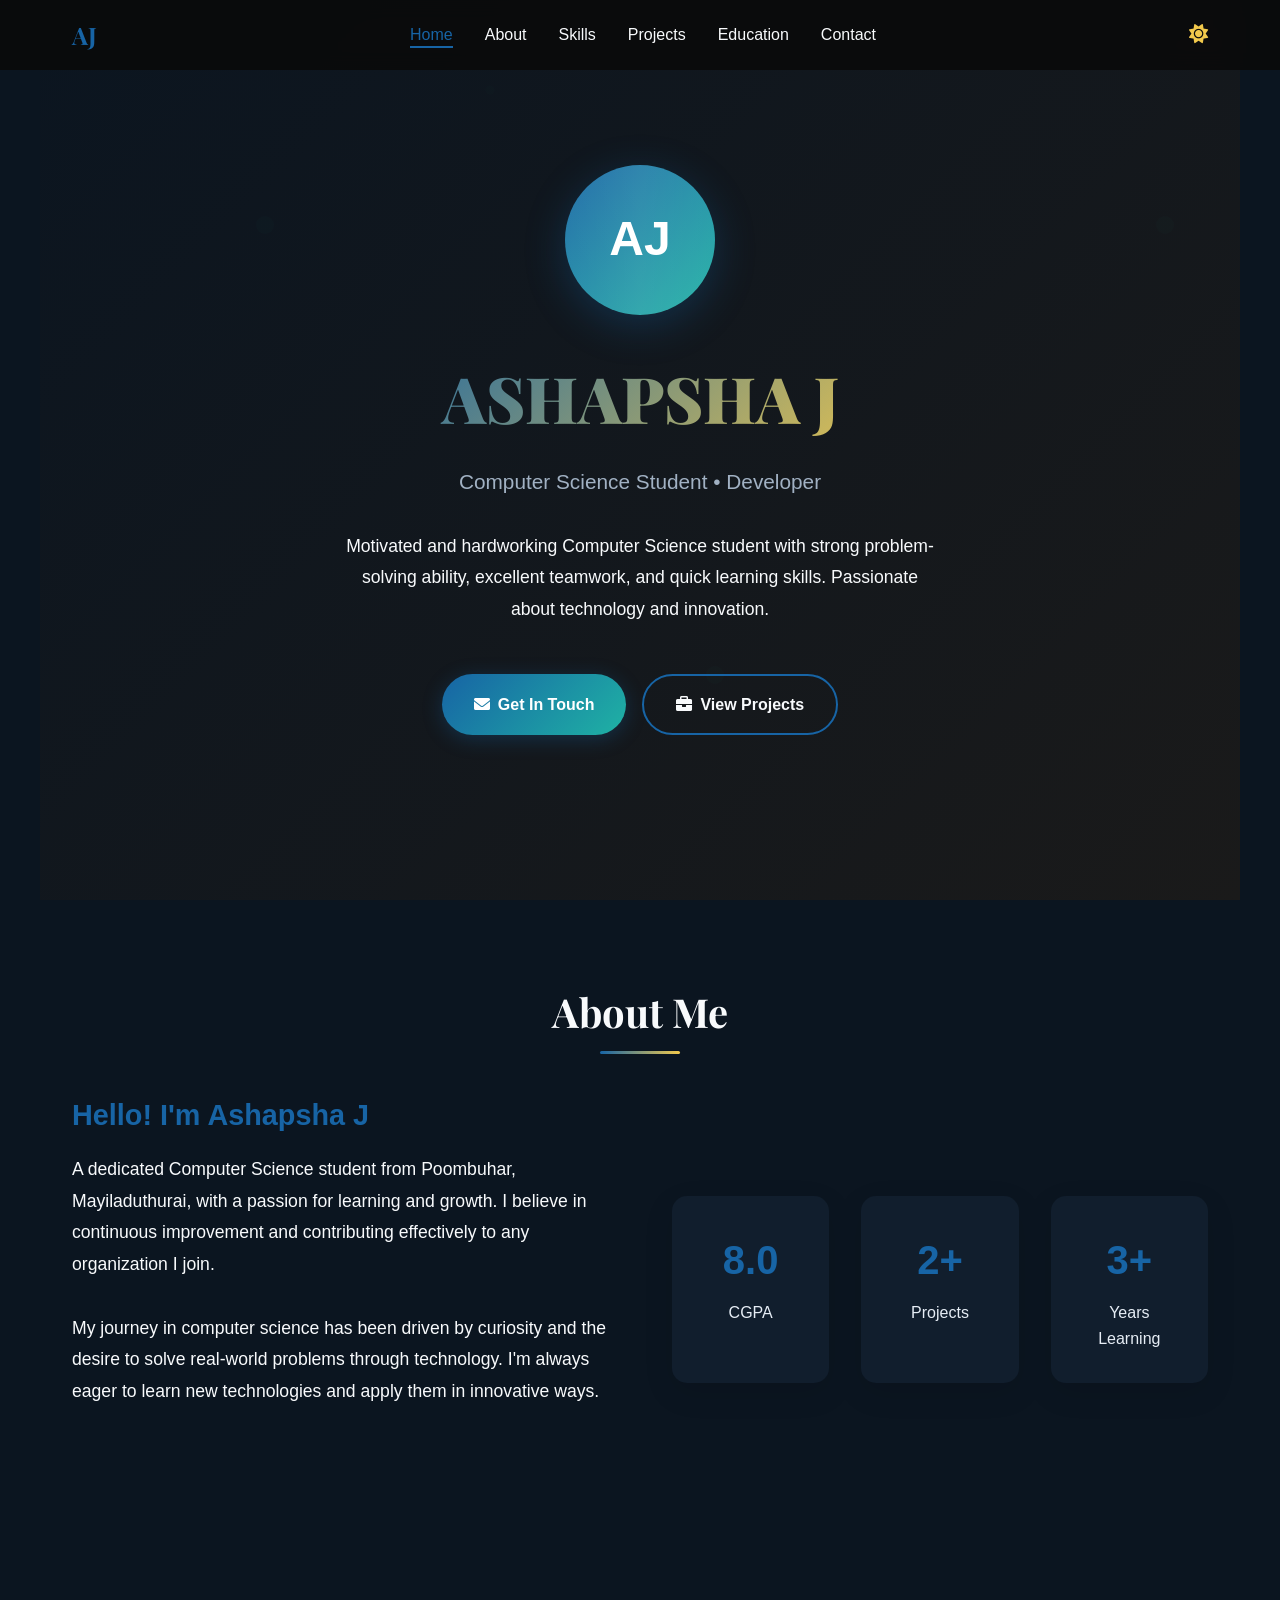
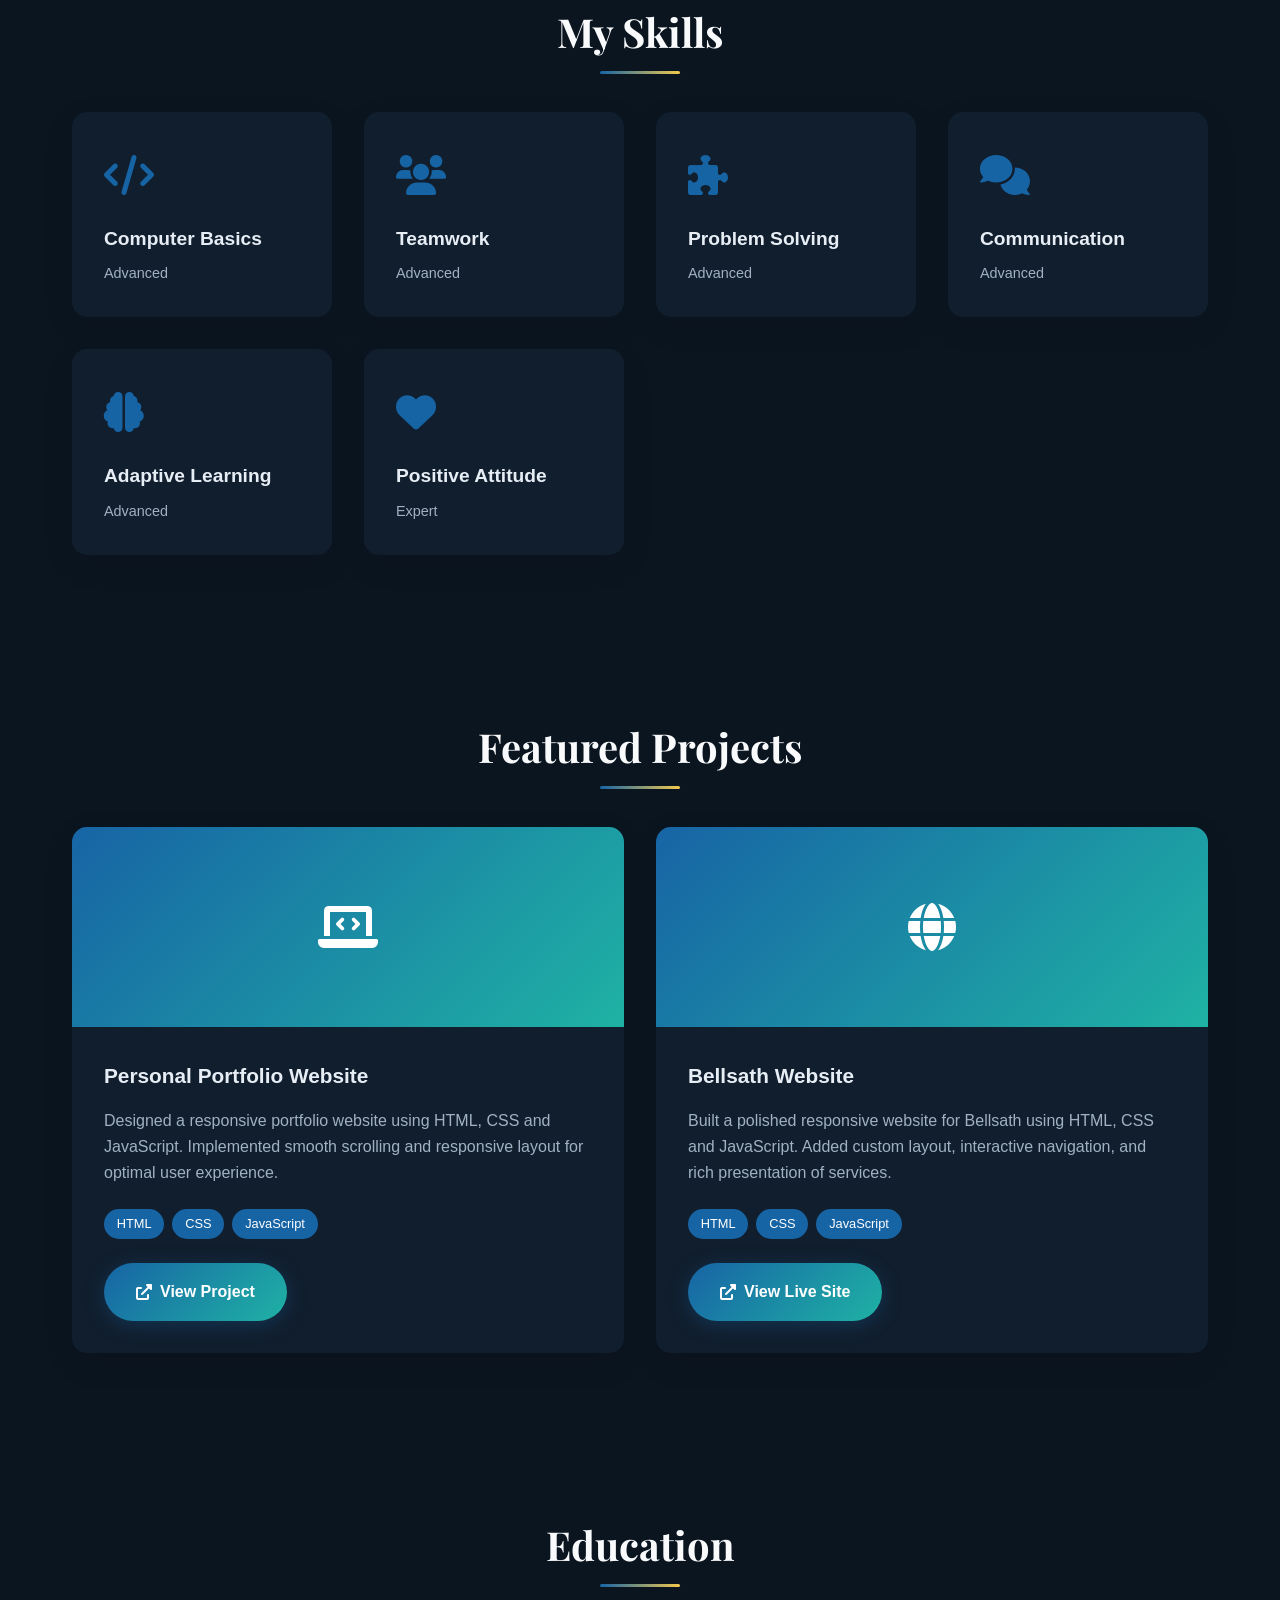
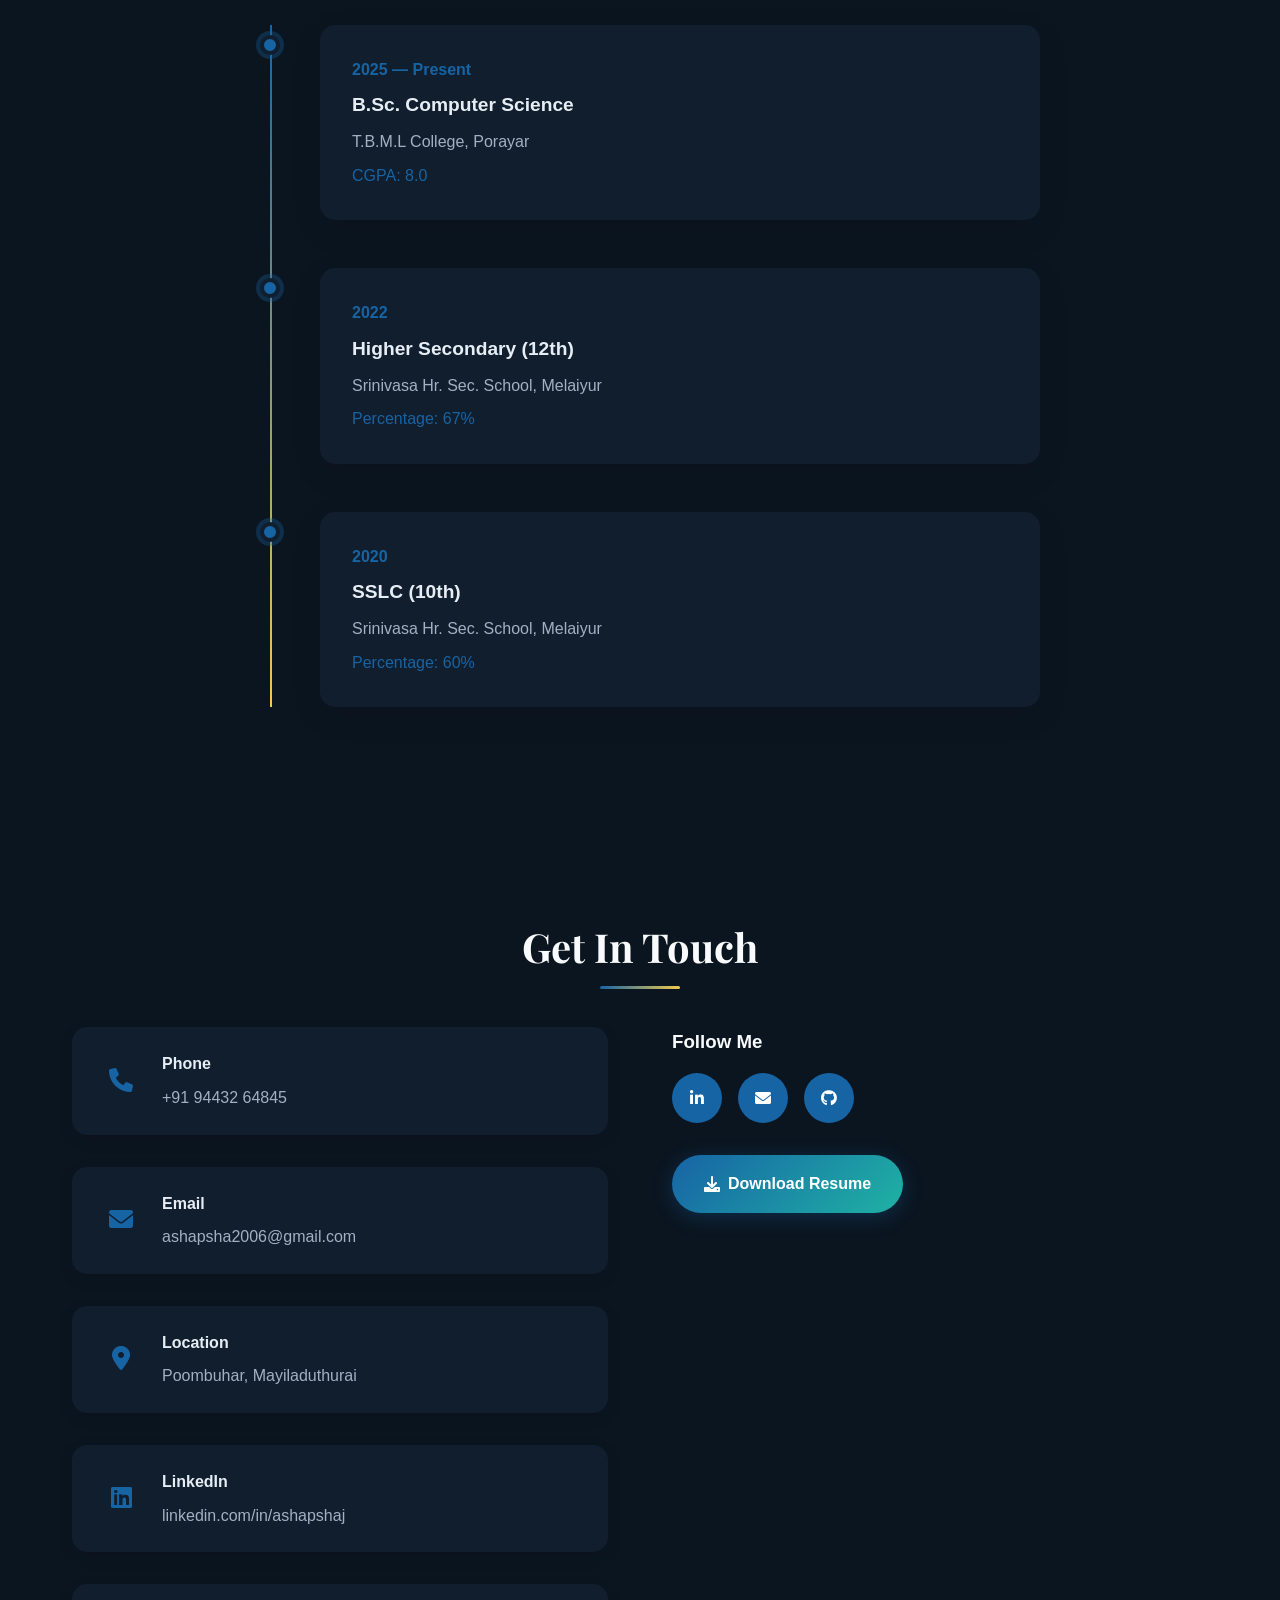
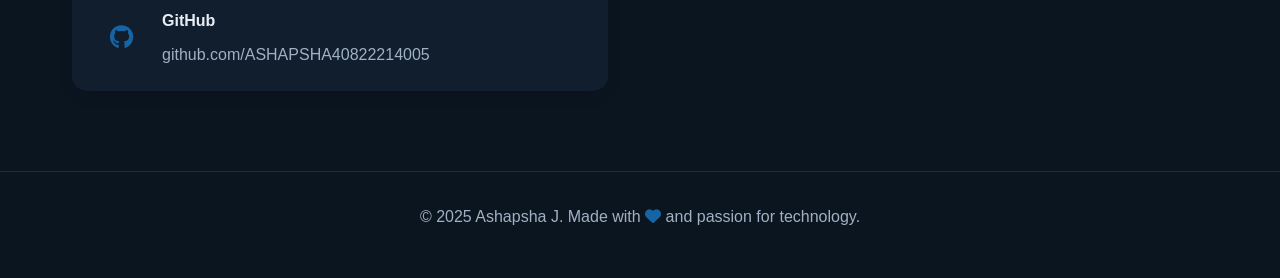
==== commit e9872ce8: "add downoad link" ====
--- a/Index.html
+++ b/Index.html
@@ -264,6 +264,11 @@
             <i class="fab fa-github"></i>
           </a>
         </div>
+        <div style="margin-top: 2rem;">
+          <a href="Ashapsha_Resume.pdf" download class="btn btn-primary">
+            <i class="fas fa-download"></i> Download Resume
+          </a>
+        </div>
       </div>
     </div>
   </section>
@@ -279,4 +284,4 @@
 
   <script src="script.js"></script>
 </body>
-</html>+</html>
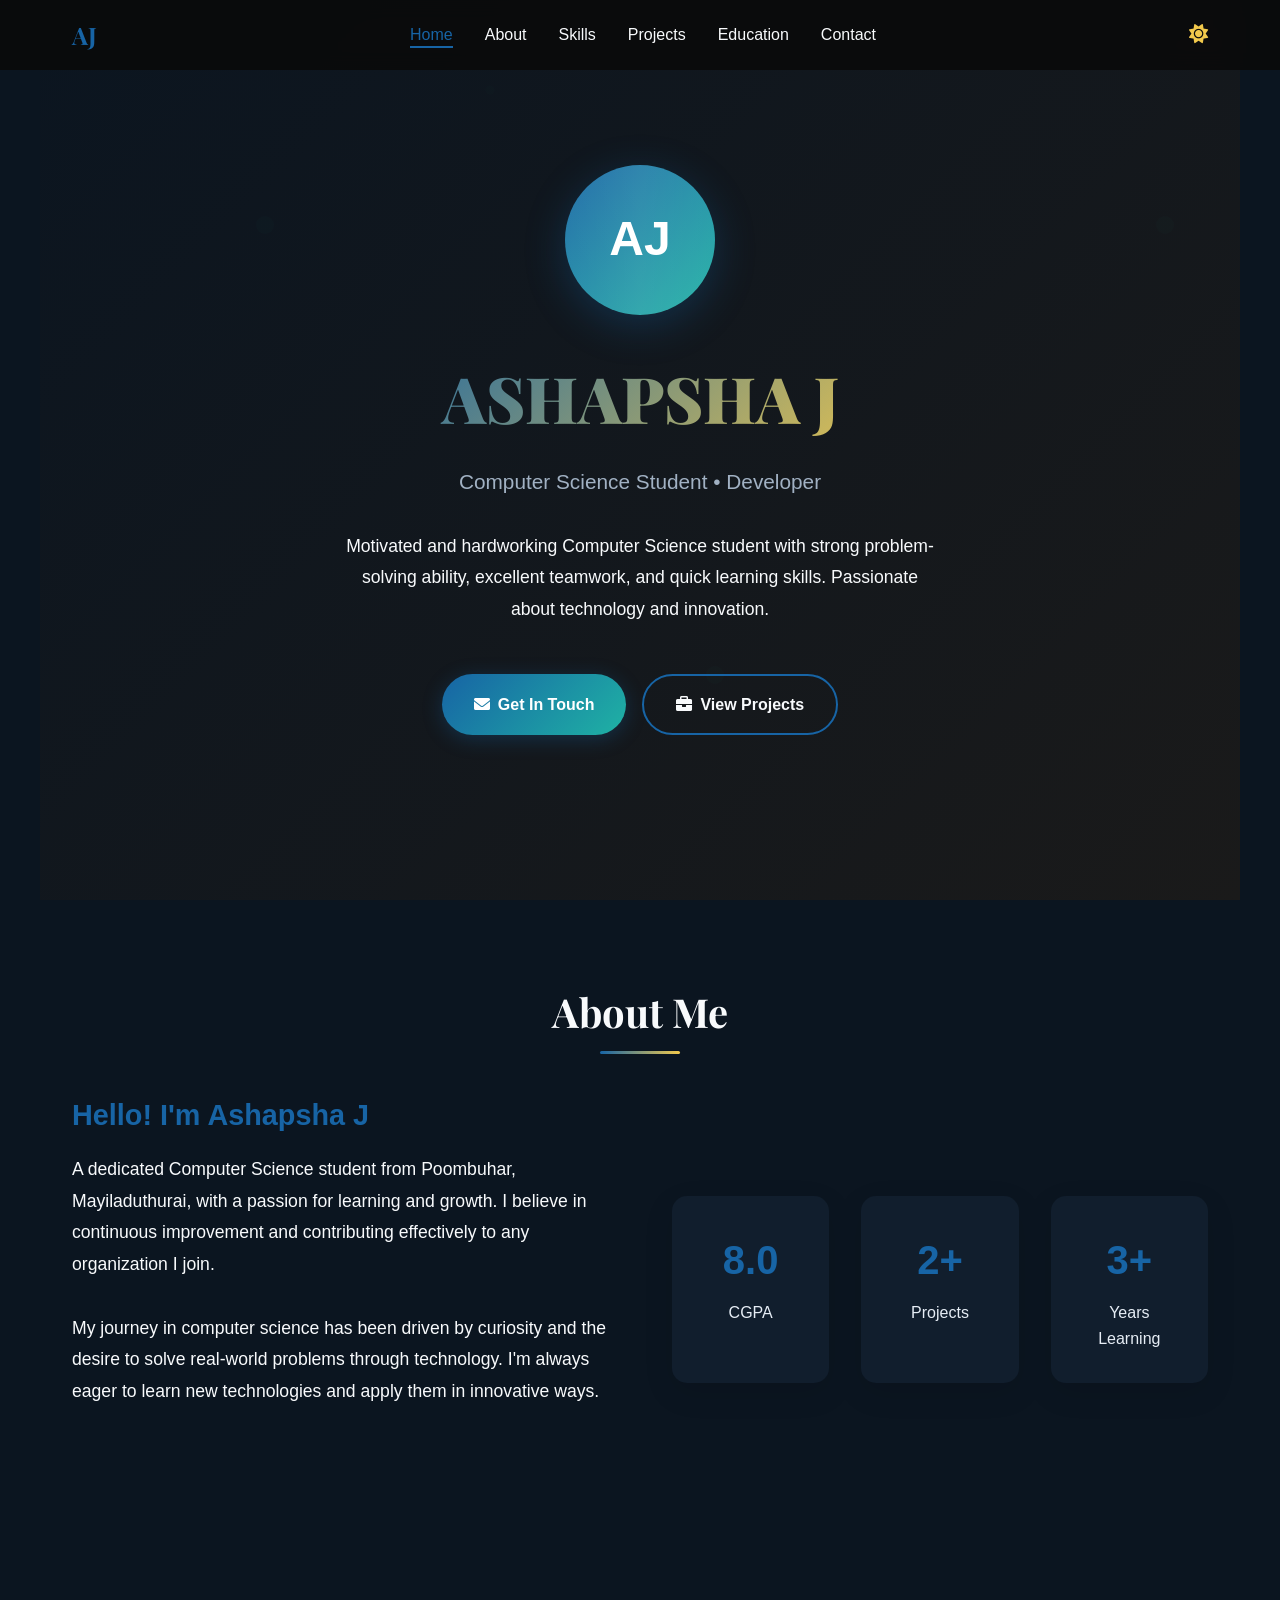
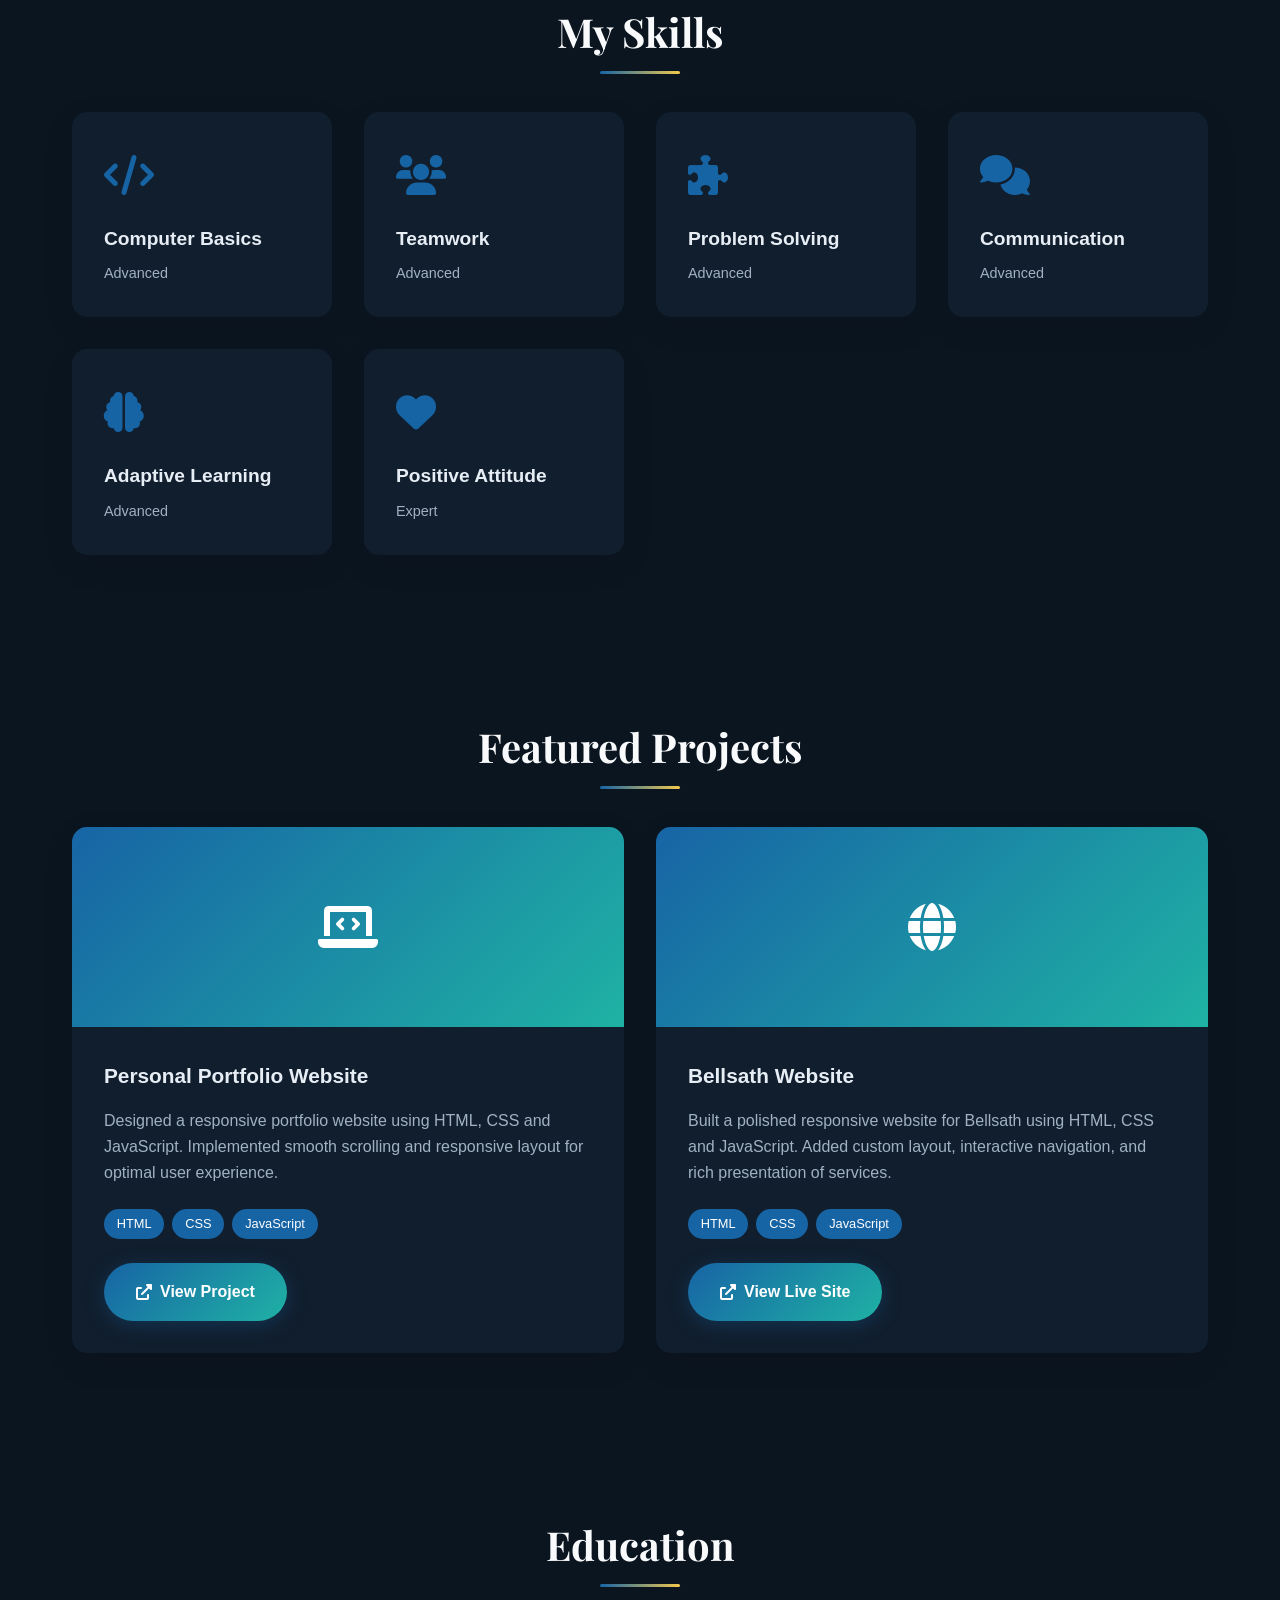
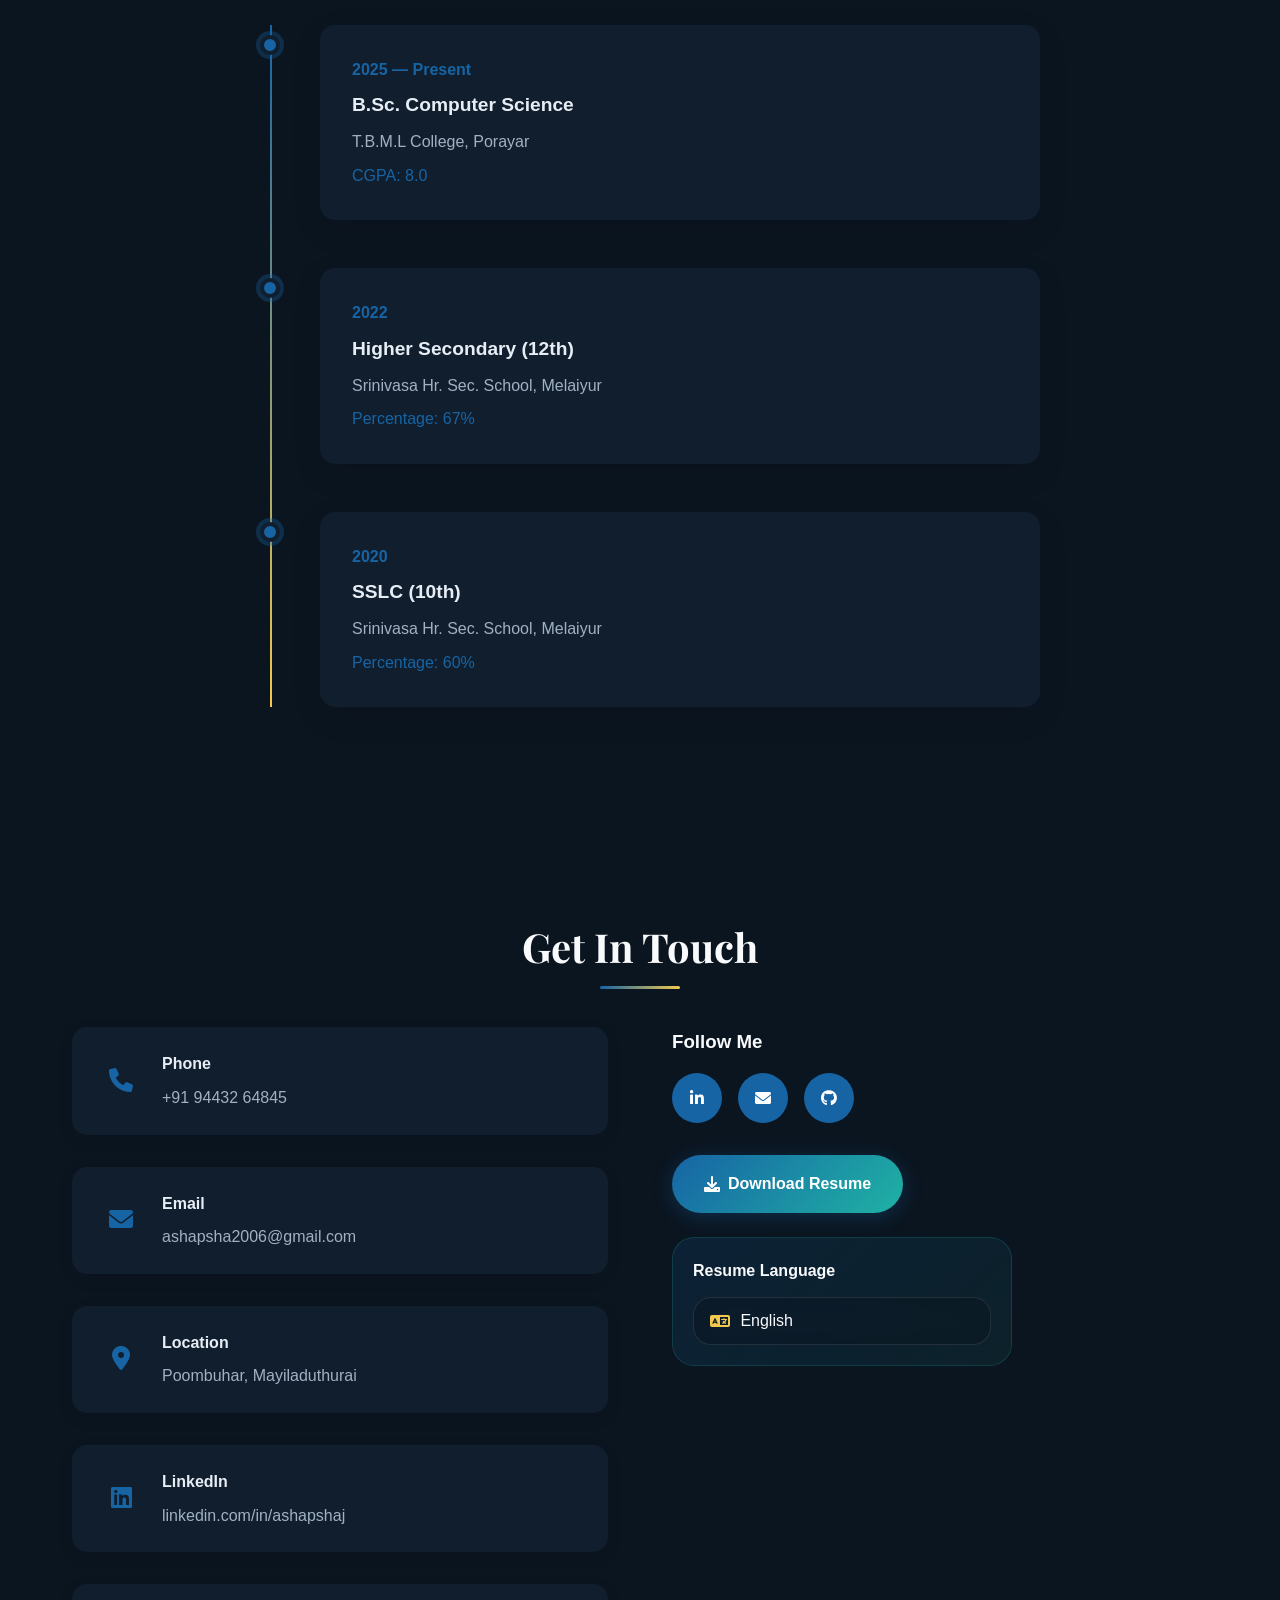
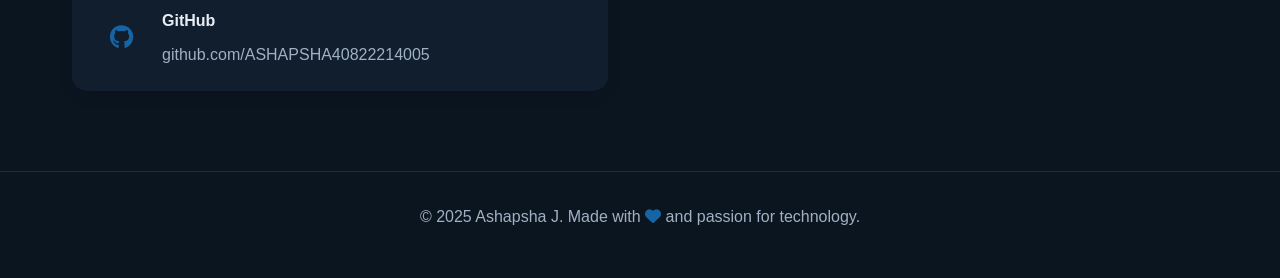
==== commit 6fd331b6: "language" ====
--- a/Index.html
+++ b/Index.html
@@ -14,16 +14,18 @@
     <div class="nav-container">
       <div class="logo">AJ</div>
       <ul class="nav-links">
-        <li><a href="#home" class="active">Home</a></li>
-        <li><a href="#about">About</a></li>
-        <li><a href="#skills">Skills</a></li>
-        <li><a href="#projects">Projects</a></li>
-        <li><a href="#education">Education</a></li>
-        <li><a href="#contact">Contact</a></li>
+        <li><a href="#home" class="active" data-i18n="nav.home">Home</a></li>
+        <li><a href="#about" data-i18n="nav.about">About</a></li>
+        <li><a href="#skills" data-i18n="nav.skills">Skills</a></li>
+        <li><a href="#projects" data-i18n="nav.projects">Projects</a></li>
+        <li><a href="#education" data-i18n="nav.education">Education</a></li>
+        <li><a href="#contact" data-i18n="nav.contact">Contact</a></li>
       </ul>
-      <button class="theme-toggle" id="themeToggle">
-        <i class="fas fa-moon"></i>
-      </button>
+      <div class="nav-actions">
+        <button class="theme-toggle" id="themeToggle">
+          <i class="fas fa-moon"></i>
+        </button>
+      </div>
     </div>
   </nav>
 
@@ -32,17 +34,17 @@
     <div class="hero-content">
       <div class="hero-avatar">AJ</div>
       <h1>ASHAPSHA J</h1>
-      <div class="hero-subtitle">Computer Science Student • Developer</div>
-      <p class="hero-description">
+      <div class="hero-subtitle" data-i18n="hero.subtitle">Computer Science Student • Developer</div>
+      <p class="hero-description" data-i18n="hero.description">
         Motivated and hardworking Computer Science student with strong problem-solving ability,
         excellent teamwork, and quick learning skills. Passionate about technology and innovation.
       </p>
       <div class="hero-buttons">
         <a href="#contact" class="btn btn-primary">
-          <i class="fas fa-envelope"></i> Get In Touch
+          <i class="fas fa-envelope"></i> <span data-i18n="hero.ctaContact">Get In Touch</span>
         </a>
         <a href="#projects" class="btn btn-secondary">
-          <i class="fas fa-briefcase"></i> View Projects
+          <i class="fas fa-briefcase"></i> <span data-i18n="hero.ctaProjects">View Projects</span>
         </a>
       </div>
     </div>
@@ -50,16 +52,16 @@
 
   <!-- About Section -->
   <section id="about" class="fade-in">
-    <h2 class="section-title">About Me</h2>
+    <h2 class="section-title" data-i18n="about.title">About Me</h2>
     <div class="about-content">
       <div class="about-text">
-        <h3>Hello! I'm Ashapsha J</h3>
-        <p>
+        <h3 data-i18n="about.heading">Hello! I'm Ashapsha J</h3>
+        <p data-i18n="about.p1">
           A dedicated Computer Science student from Poombuhar, Mayiladuthurai, with a passion for
           learning and growth. I believe in continuous improvement and contributing effectively to
           any organization I join.
         </p>
-        <p>
+        <p data-i18n="about.p2">
           My journey in computer science has been driven by curiosity and the desire to solve
           real-world problems through technology. I'm always eager to learn new technologies
           and apply them in innovative ways.
@@ -68,15 +70,15 @@
       <div class="stats">
         <div class="stat-card">
           <div class="stat-number">8.0</div>
-          <div class="stat-label">CGPA</div>
+          <div class="stat-label" data-i18n="about.stats.cgpa">CGPA</div>
         </div>
         <div class="stat-card">
           <div class="stat-number">2+</div>
-          <div class="stat-label">Projects</div>
+          <div class="stat-label" data-i18n="about.stats.projects">Projects</div>
         </div>
         <div class="stat-card">
           <div class="stat-number">3+</div>
-          <div class="stat-label">Years Learning</div>
+          <div class="stat-label" data-i18n="about.stats.learning">Years Learning</div>
         </div>
       </div>
     </div>
@@ -84,52 +86,52 @@
 
   <!-- Skills Section -->
   <section id="skills" class="fade-in">
-    <h2 class="section-title">My Skills</h2>
+    <h2 class="section-title" data-i18n="skills.title">My Skills</h2>
     <div class="skills-grid">
       <div class="skill-card">
         <div class="skill-icon"><i class="fas fa-code"></i></div>
-        <div class="skill-name">Computer Basics</div>
-        <div class="skill-level">Advanced</div>
+        <div class="skill-name" data-i18n="skills.items.basics.name">Computer Basics</div>
+        <div class="skill-level" data-i18n="skills.items.basics.level">Advanced</div>
       </div>
       <div class="skill-card">
         <div class="skill-icon"><i class="fas fa-users"></i></div>
-        <div class="skill-name">Teamwork</div>
-        <div class="skill-level">Advanced</div>
+        <div class="skill-name" data-i18n="skills.items.teamwork.name">Teamwork</div>
+        <div class="skill-level" data-i18n="skills.items.teamwork.level">Advanced</div>
       </div>
       <div class="skill-card">
         <div class="skill-icon"><i class="fas fa-puzzle-piece"></i></div>
-        <div class="skill-name">Problem Solving</div>
-        <div class="skill-level">Advanced</div>
+        <div class="skill-name" data-i18n="skills.items.problemSolving.name">Problem Solving</div>
+        <div class="skill-level" data-i18n="skills.items.problemSolving.level">Advanced</div>
       </div>
       <div class="skill-card">
         <div class="skill-icon"><i class="fas fa-comments"></i></div>
-        <div class="skill-name">Communication</div>
-        <div class="skill-level">Advanced</div>
+        <div class="skill-name" data-i18n="skills.items.communication.name">Communication</div>
+        <div class="skill-level" data-i18n="skills.items.communication.level">Advanced</div>
       </div>
       <div class="skill-card">
         <div class="skill-icon"><i class="fas fa-brain"></i></div>
-        <div class="skill-name">Adaptive Learning</div>
-        <div class="skill-level">Advanced</div>
+        <div class="skill-name" data-i18n="skills.items.adaptive.name">Adaptive Learning</div>
+        <div class="skill-level" data-i18n="skills.items.adaptive.level">Advanced</div>
       </div>
       <div class="skill-card">
         <div class="skill-icon"><i class="fas fa-heart"></i></div>
-        <div class="skill-name">Positive Attitude</div>
-        <div class="skill-level">Expert</div>
+        <div class="skill-name" data-i18n="skills.items.positive.name">Positive Attitude</div>
+        <div class="skill-level" data-i18n="skills.items.positive.level">Expert</div>
       </div>
     </div>
   </section>
 
   <!-- Projects Section -->
   <section id="projects" class="fade-in">
-    <h2 class="section-title">Featured Projects</h2>
+    <h2 class="section-title" data-i18n="projects.title">Featured Projects</h2>
     <div class="projects-grid">
       <div class="project-card">
         <div class="project-image">
           <i class="fas fa-laptop-code"></i>
         </div>
         <div class="project-content">
-          <h3 class="project-title">Personal Portfolio Website</h3>
-          <p class="project-description">
+          <h3 class="project-title" data-i18n="projects.portfolio.title">Personal Portfolio Website</h3>
+          <p class="project-description" data-i18n="projects.portfolio.description">
             Designed a responsive portfolio website using HTML, CSS and JavaScript.
             Implemented smooth scrolling and responsive layout for optimal user experience.
           </p>
@@ -139,7 +141,7 @@
             <span class="tech-tag">JavaScript</span>
           </div>
           <a href="#" class="btn btn-primary">
-            <i class="fas fa-external-link-alt"></i> View Project
+            <i class="fas fa-external-link-alt"></i> <span data-i18n="projects.portfolio.cta">View Project</span>
           </a>
         </div>
       </div>
@@ -148,8 +150,8 @@
           <i class="fas fa-globe"></i>
         </div>
         <div class="project-content">
-          <h3 class="project-title">Bellsath Website</h3>
-          <p class="project-description">
+          <h3 class="project-title" data-i18n="projects.bellsath.title">Bellsath Website</h3>
+          <p class="project-description" data-i18n="projects.bellsath.description">
             Built a polished responsive website for Bellsath using HTML, CSS and JavaScript.
             Added custom layout, interactive navigation, and rich presentation of services.
           </p>
@@ -159,7 +161,7 @@
             <span class="tech-tag">JavaScript</span>
           </div>
           <a href="https://bellsath.netlify.app/" target="_blank" rel="noreferrer" class="btn btn-primary">
-            <i class="fas fa-external-link-alt"></i> View Live Site
+            <i class="fas fa-external-link-alt"></i> <span data-i18n="projects.bellsath.cta">View Live Site</span>
           </a>
         </div>
       </div>
@@ -168,33 +170,33 @@
 
   <!-- Education Section -->
   <section id="education" class="fade-in">
-    <h2 class="section-title">Education</h2>
+    <h2 class="section-title" data-i18n="education.title">Education</h2>
     <div class="education-timeline">
       <div class="education-item">
         <div class="education-marker"></div>
         <div class="education-content">
-          <div class="education-year">2025 — Present</div>
-          <div class="education-degree">B.Sc. Computer Science </div>
-          <div class="education-school">T.B.M.L College, Porayar</div>
-          <div class="education-grade">CGPA: 8.0</div>
+          <div class="education-year" data-i18n="education.college.year">2025 — Present</div>
+          <div class="education-degree" data-i18n="education.college.degree">B.Sc. Computer Science </div>
+          <div class="education-school" data-i18n="education.college.school">T.B.M.L College, Porayar</div>
+          <div class="education-grade" data-i18n="education.college.grade">CGPA: 8.0</div>
         </div>
       </div>
       <div class="education-item">
         <div class="education-marker"></div>
         <div class="education-content">
           <div class="education-year">2022</div>
-          <div class="education-degree">Higher Secondary (12th)</div>
-          <div class="education-school">Srinivasa Hr. Sec. School, Melaiyur</div>
-          <div class="education-grade">Percentage: 67%</div>
+          <div class="education-degree" data-i18n="education.higher.degree">Higher Secondary (12th)</div>
+          <div class="education-school" data-i18n="education.higher.school">Srinivasa Hr. Sec. School, Melaiyur</div>
+          <div class="education-grade" data-i18n="education.higher.grade">Percentage: 67%</div>
         </div>
       </div>
       <div class="education-item">
         <div class="education-marker"></div>
         <div class="education-content">
           <div class="education-year">2020</div>
-          <div class="education-degree">SSLC (10th)</div>
-          <div class="education-school">Srinivasa Hr. Sec. School, Melaiyur</div>
-          <div class="education-grade">Percentage: 60%</div>
+          <div class="education-degree" data-i18n="education.sslc.degree">SSLC (10th)</div>
+          <div class="education-school" data-i18n="education.sslc.school">Srinivasa Hr. Sec. School, Melaiyur</div>
+          <div class="education-grade" data-i18n="education.sslc.grade">Percentage: 60%</div>
         </div>
       </div>
     </div>
@@ -202,7 +204,7 @@
 
   <!-- Contact Section -->
   <section id="contact" class="fade-in">
-    <h2 class="section-title">Get In Touch</h2>
+    <h2 class="section-title" data-i18n="contact.title">Get In Touch</h2>
     <div class="contact-content">
       <div class="contact-info">
         <div class="contact-item">
@@ -210,7 +212,7 @@
             <i class="fas fa-phone"></i>
           </div>
           <div class="contact-details">
-            <h4>Phone</h4>
+            <h4 data-i18n="contact.items.phone">Phone</h4>
             <p>+91 94432 64845</p>
           </div>
         </div>
@@ -219,7 +221,7 @@
             <i class="fas fa-envelope"></i>
           </div>
           <div class="contact-details">
-            <h4>Email</h4>
+            <h4 data-i18n="contact.items.email">Email</h4>
             <p>ashapsha2006@gmail.com</p>
           </div>
         </div>
@@ -228,7 +230,7 @@
             <i class="fas fa-map-marker-alt"></i>
           </div>
           <div class="contact-details">
-            <h4>Location</h4>
+            <h4 data-i18n="contact.items.location">Location</h4>
             <p>Poombuhar, Mayiladuthurai</p>
           </div>
         </div>
@@ -237,7 +239,7 @@
             <i class="fab fa-linkedin"></i>
           </div>
           <div class="contact-details">
-            <h4>LinkedIn</h4>
+            <h4 data-i18n="contact.items.linkedin">LinkedIn</h4>
             <p>linkedin.com/in/ashapshaj</p>
           </div>
         </div>
@@ -246,13 +248,13 @@
             <i class="fab fa-github"></i>
           </div>
           <div class="contact-details">
-            <h4>GitHub</h4>
+            <h4 data-i18n="contact.items.github">GitHub</h4>
             <p>github.com/ASHAPSHA40822214005</p>
           </div>
         </div>
       </div>
       <div>
-        <h3 style="margin-bottom: 1rem; color: var(--text-light);">Follow Me</h3>
+        <h3 style="margin-bottom: 1rem; color: var(--text-light);" data-i18n="contact.follow">Follow Me</h3>
         <div class="social-links">
           <a href="https://linkedin.com/in/ashapshaj" class="social-link">
             <i class="fab fa-linkedin-in"></i>
@@ -264,10 +266,21 @@
             <i class="fab fa-github"></i>
           </a>
         </div>
-        <div style="margin-top: 2rem;">
+        <div class="contact-actions">
           <a href="Ashapsha_Resume.pdf" download class="btn btn-primary">
-            <i class="fas fa-download"></i> Download Resume
-          </a>
+            <i class="fas fa-download"></i> <span data-i18n="contact.download">Download Resume</span>
+          </a>
+          <div class="language-panel">
+            <div class="language-panel-title" data-i18n="contact.languageTitle">Resume Language</div>
+            <label class="language-switcher language-switcher-contact" for="languageSelect">
+              <i class="fas fa-language"></i>
+              <select id="languageSelect" aria-label="Select language">
+                <option value="en">English</option>
+                <option value="ta">Tamil</option>
+                <option value="hi">Hindi</option>
+              </select>
+            </label>
+          </div>
         </div>
       </div>
     </div>
@@ -276,7 +289,7 @@
   <!-- Footer -->
   <footer>
     <div class="footer-content">
-      <p class="footer-text">
+      <p class="footer-text" data-i18n="footer.text">
         © 2025 Ashapsha J. Made with <i class="fas fa-heart" style="color: var(--primary);"></i> and passion for technology.
       </p>
     </div>
--- a/styles.css
+++ b/styles.css
@@ -52,6 +52,8 @@
   color: var(--text-light);
   line-height: 1.6;
   overflow-x: hidden;
+  opacity: 0;
+  transition: opacity 0.4s ease;
 }
 
 /* Navigation */
@@ -93,6 +95,46 @@
   gap: 2rem;
 }
 
+.nav-actions {
+  display: flex;
+  align-items: center;
+  gap: 0.85rem;
+}
+
+.language-switcher {
+  display: inline-flex;
+  align-items: center;
+  gap: 0.65rem;
+  width: 100%;
+  padding: 0.9rem 1rem;
+  border-radius: 18px;
+  background: rgba(255, 255, 255, 0.04);
+  border: 1px solid rgba(255, 255, 255, 0.1);
+  color: var(--text-light);
+  backdrop-filter: blur(14px);
+}
+
+.language-switcher i {
+  color: var(--accent);
+}
+
+.language-switcher select {
+  border: none;
+  background: transparent;
+  color: var(--text-light);
+  font-family: 'Poppins', sans-serif;
+  font-size: 1rem;
+  width: 100%;
+  cursor: pointer;
+  outline: none;
+  appearance: none;
+}
+
+.language-switcher option {
+  color: #F8FAFC;
+  background: #0D1723;
+}
+
 .nav-links a {
   color: var(--text-light);
   text-decoration: none;
@@ -578,6 +620,33 @@
   margin-top: 1rem;
 }
 
+.language-panel {
+  padding: 1.25rem;
+  background: linear-gradient(135deg, rgba(23, 100, 165, 0.16), rgba(31, 178, 164, 0.08));
+  border: 1px solid rgba(31, 178, 164, 0.2);
+  border-radius: 22px;
+  width: min(340px, 100%);
+}
+
+.language-panel-title {
+  margin-bottom: 0.85rem;
+  color: var(--text-light);
+  font-weight: 600;
+  font-family: 'Poppins', sans-serif;
+}
+
+.language-switcher-contact {
+  background: rgba(11, 21, 32, 0.65);
+}
+
+.contact-actions {
+  margin-top: 2rem;
+  display: flex;
+  align-items: flex-end;
+  gap: 1.5rem;
+  flex-wrap: wrap;
+}
+
 .social-link {
   width: 50px;
   height: 50px;
@@ -616,8 +685,17 @@
 
 /* Responsive */
 @media (max-width: 768px) {
+  .nav-container {
+    padding: 0 1rem;
+    min-height: 78px;
+  }
+
   .nav-links {
     display: none;
+  }
+
+  .nav-actions {
+    gap: 0.5rem;
   }
 
   .hero h1 {
@@ -645,6 +723,14 @@
 
   .education-marker {
     left: 10px;
+  }
+
+  .language-panel {
+    max-width: 100%;
+  }
+
+  .contact-actions {
+    align-items: stretch;
   }
 }
 
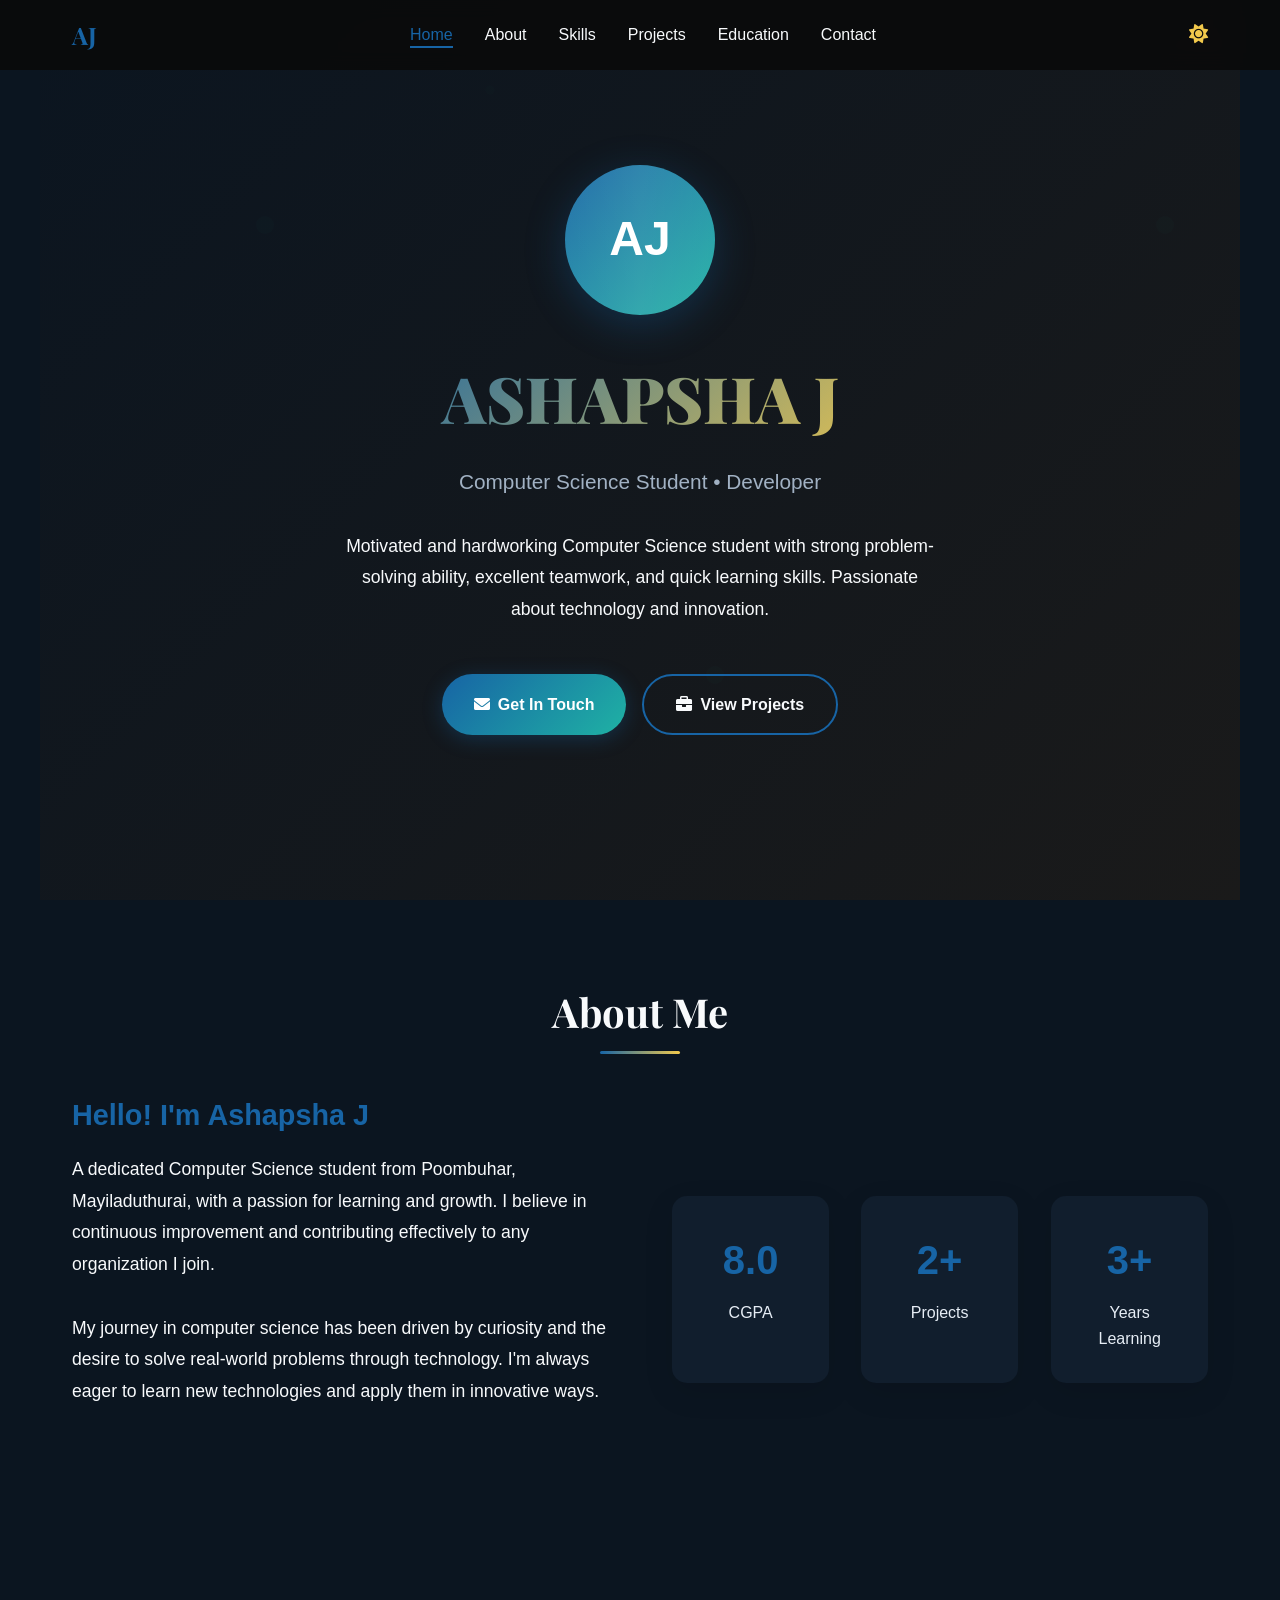
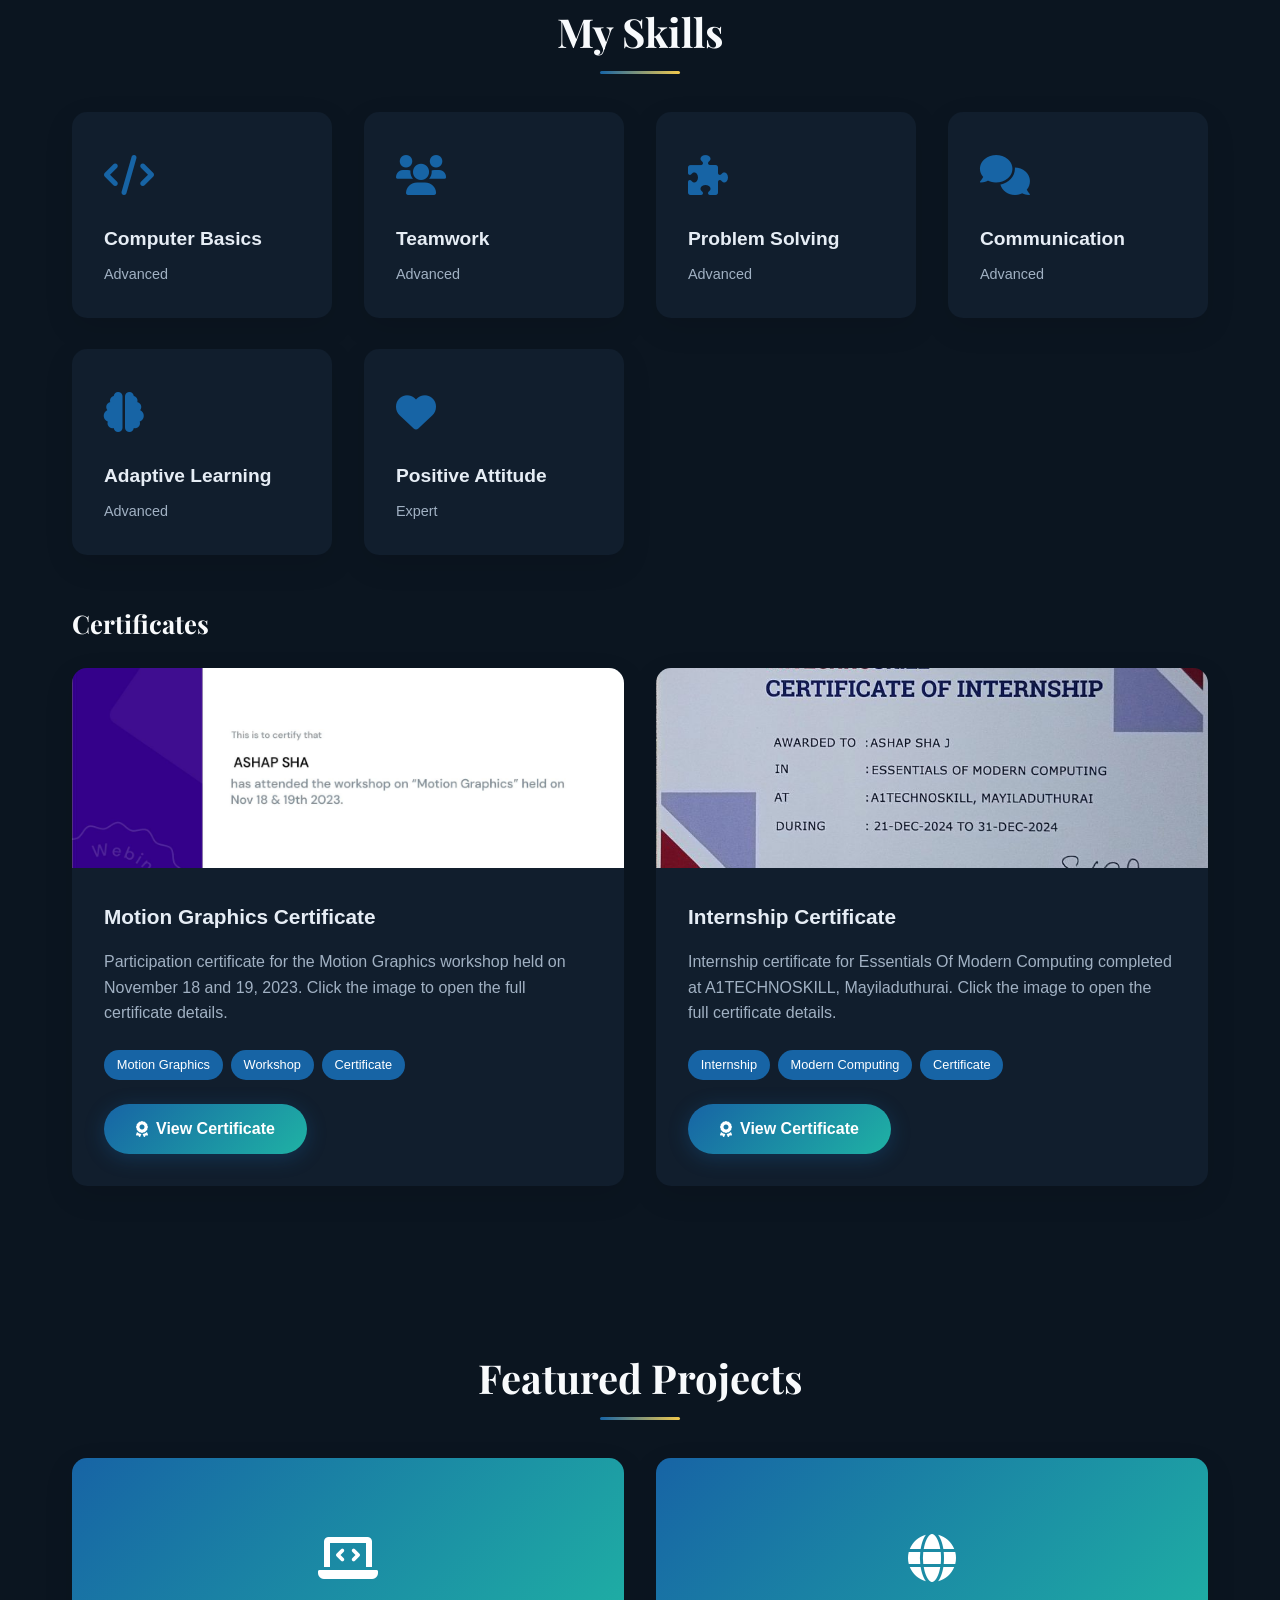
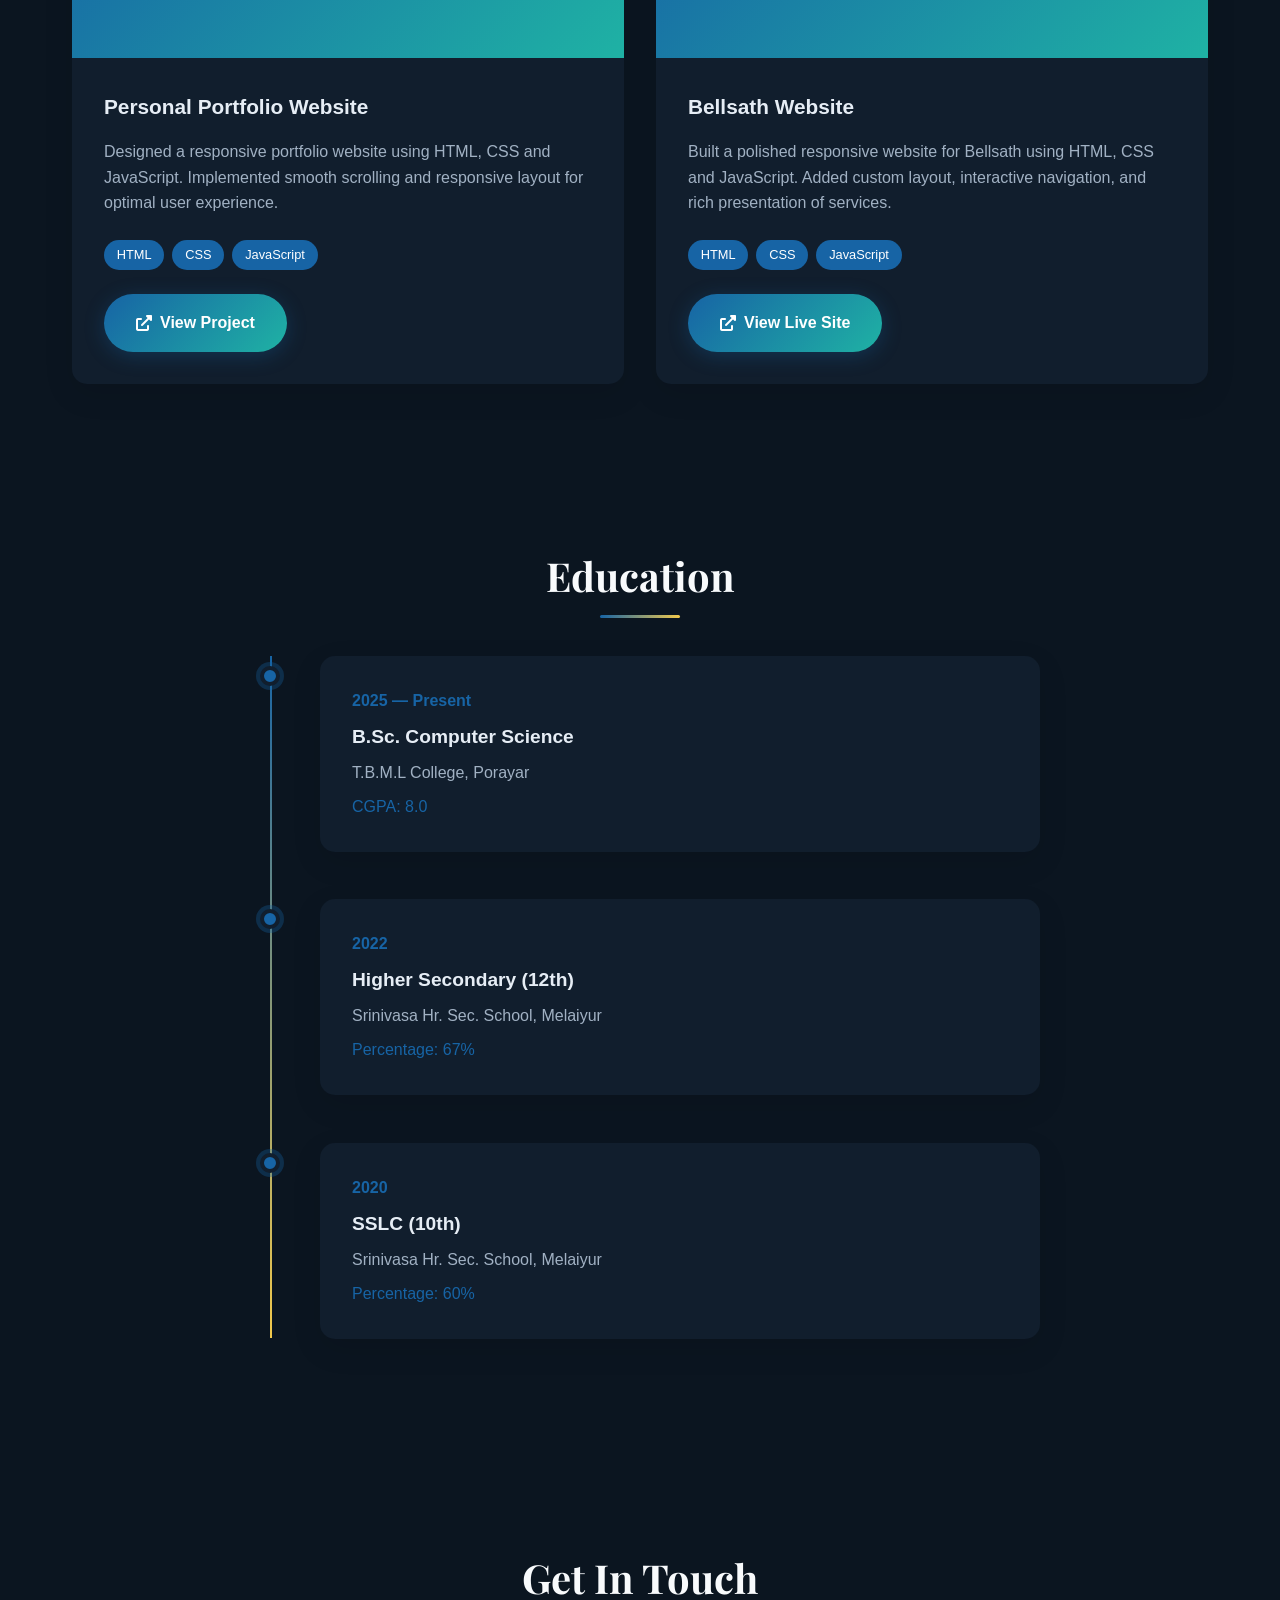
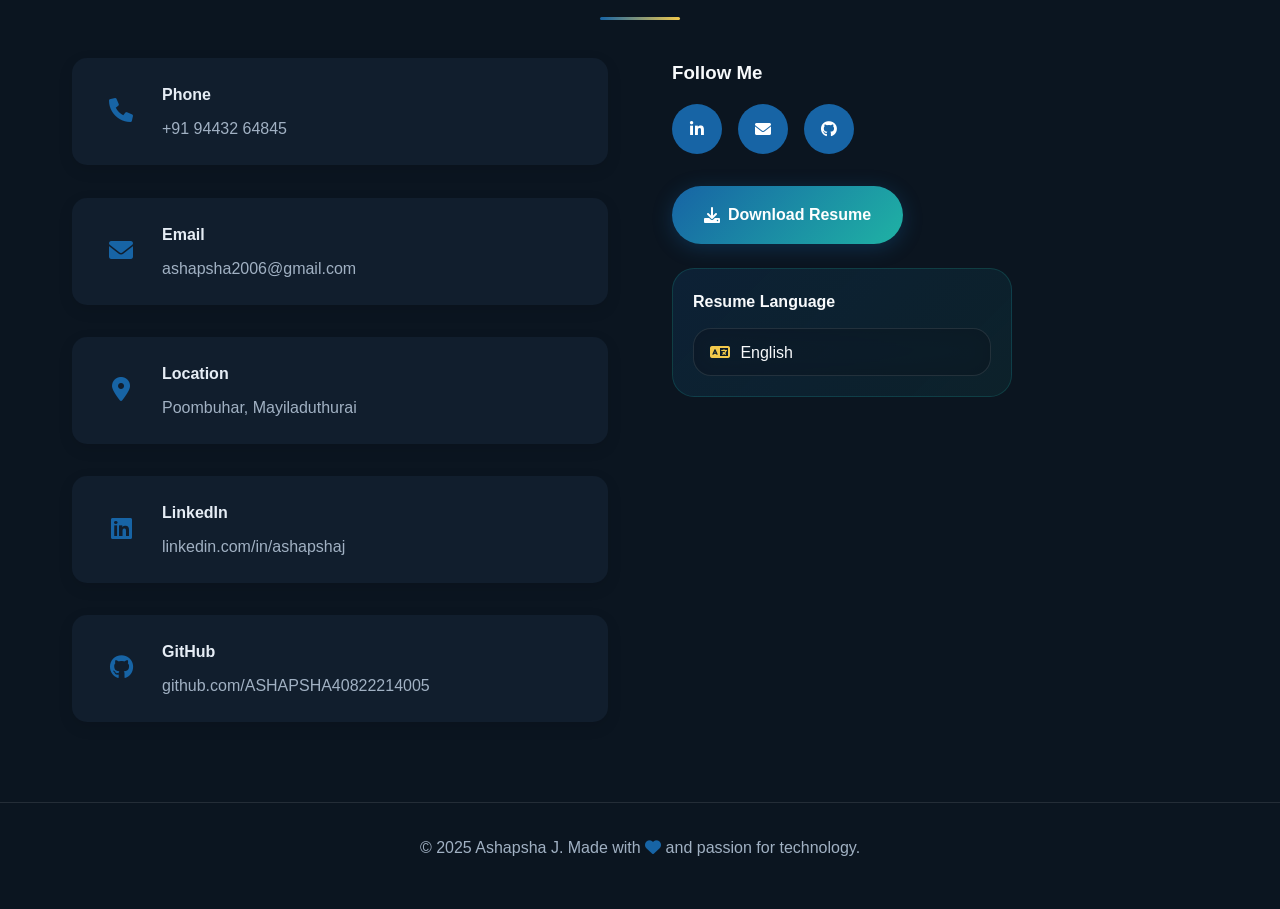
==== commit ab005414: "lag" ====
--- a/Index.html
+++ b/Index.html
@@ -13,7 +13,19 @@
   <nav id="navbar">
     <div class="nav-container">
       <div class="logo">AJ</div>
-      <ul class="nav-links">
+      <button
+        class="menu-toggle"
+        id="menuToggle"
+        type="button"
+        aria-label="Open navigation menu"
+        aria-expanded="false"
+        aria-controls="primaryNavigation"
+      >
+        <span></span>
+        <span></span>
+        <span></span>
+      </button>
+      <ul class="nav-links" id="primaryNavigation">
         <li><a href="#home" class="active" data-i18n="nav.home">Home</a></li>
         <li><a href="#about" data-i18n="nav.about">About</a></li>
         <li><a href="#skills" data-i18n="nav.skills">Skills</a></li>
@@ -119,6 +131,110 @@
         <div class="skill-level" data-i18n="skills.items.positive.level">Expert</div>
       </div>
     </div>
+    <div class="certificates-section">
+      <h3 class="certificates-title" data-i18n="certificates.title">Certificates</h3>
+      <div class="projects-grid certificates-grid">
+        <div class="project-card certificate-card">
+          <button
+            type="button"
+            class="project-image project-image-button"
+            id="certificatePreview"
+            aria-label="Open Motion Graphics certificate details"
+            data-certificate-open
+            data-certificate-image="motion-graphics-certificate.jpg"
+            data-certificate-image-alt="Motion Graphics certificate full view"
+            data-certificate-label-key="certificates.motion.label"
+            data-certificate-title-key="certificates.motion.title"
+            data-certificate-text-key="certificates.motion.modalText"
+            data-certificate-name="Ashapsha J"
+            data-certificate-event-key="certificates.motion.event"
+            data-certificate-date="November 18-19, 2023"
+            data-certificate-issued="GUVI / Zen Class"
+            data-certificate-recognition-key="certificates.motion.recognition"
+          >
+            <img src="motion-graphics-certificate.jpg" alt="Motion Graphics certificate for Ashapsha J">
+          </button>
+          <div class="project-content">
+            <h3 class="project-title" data-i18n="certificates.motion.cardTitle">Motion Graphics Certificate</h3>
+            <p class="project-description" data-i18n="certificates.motion.cardDescription">
+              Participation certificate for the Motion Graphics workshop held on November 18 and 19, 2023.
+              Click the image to open the full certificate details.
+            </p>
+            <div class="project-tech">
+              <span class="tech-tag" data-i18n="certificates.motion.tag1">Motion Graphics</span>
+              <span class="tech-tag" data-i18n="certificates.motion.tag2">Workshop</span>
+              <span class="tech-tag" data-i18n="certificates.common.tagCertificate">Certificate</span>
+            </div>
+            <button
+              type="button"
+              class="btn btn-primary"
+              data-certificate-open
+              data-certificate-image="motion-graphics-certificate.jpg"
+              data-certificate-image-alt="Motion Graphics certificate full view"
+              data-certificate-label-key="certificates.motion.label"
+              data-certificate-title-key="certificates.motion.title"
+              data-certificate-text-key="certificates.motion.modalText"
+              data-certificate-name="Ashapsha J"
+              data-certificate-event-key="certificates.motion.event"
+              data-certificate-date="November 18-19, 2023"
+              data-certificate-issued="GUVI / Zen Class"
+              data-certificate-recognition-key="certificates.motion.recognition"
+            >
+              <i class="fas fa-award"></i> <span data-i18n="certificates.common.view">View Certificate</span>
+            </button>
+          </div>
+        </div>
+        <div class="project-card certificate-card">
+          <button
+            type="button"
+            class="project-image project-image-button"
+            aria-label="Open internship certificate details"
+            data-certificate-open
+            data-certificate-image="aitechnoskill-internship-certificate.png"
+            data-certificate-image-alt="AITECHNOSKILL internship certificate full view"
+            data-certificate-label-key="certificates.internship.label"
+            data-certificate-title-key="certificates.internship.title"
+            data-certificate-text-key="certificates.internship.modalText"
+            data-certificate-name="Ashap Sha J"
+            data-certificate-event-key="certificates.internship.event"
+            data-certificate-date="December 21-31, 2024"
+            data-certificate-issued="A1TECHNOSKILL, Mayiladuthurai"
+            data-certificate-recognition-key="certificates.internship.recognition"
+          >
+            <img src="aitechnoskill-internship-certificate.png" alt="AITECHNOSKILL internship certificate for Ashap Sha J">
+          </button>
+          <div class="project-content">
+            <h3 class="project-title" data-i18n="certificates.internship.cardTitle">Internship Certificate</h3>
+            <p class="project-description" data-i18n="certificates.internship.cardDescription">
+              Internship certificate for Essentials Of Modern Computing completed at A1TECHNOSKILL, Mayiladuthurai.
+              Click the image to open the full certificate details.
+            </p>
+            <div class="project-tech">
+              <span class="tech-tag" data-i18n="certificates.internship.tag1">Internship</span>
+              <span class="tech-tag" data-i18n="certificates.internship.tag2">Modern Computing</span>
+              <span class="tech-tag" data-i18n="certificates.common.tagCertificate">Certificate</span>
+            </div>
+            <button
+              type="button"
+              class="btn btn-primary"
+              data-certificate-open
+              data-certificate-image="aitechnoskill-internship-certificate.png"
+              data-certificate-image-alt="AITECHNOSKILL internship certificate full view"
+              data-certificate-label-key="certificates.internship.label"
+              data-certificate-title-key="certificates.internship.title"
+              data-certificate-text-key="certificates.internship.modalText"
+              data-certificate-name="Ashap Sha J"
+              data-certificate-event-key="certificates.internship.event"
+              data-certificate-date="December 21-31, 2024"
+              data-certificate-issued="A1TECHNOSKILL, Mayiladuthurai"
+              data-certificate-recognition-key="certificates.internship.recognition"
+            >
+              <i class="fas fa-award"></i> <span data-i18n="certificates.common.view">View Certificate</span>
+            </button>
+          </div>
+        </div>
+      </div>
+    </div>
   </section>
 
   <!-- Projects Section -->
@@ -278,6 +394,10 @@
                 <option value="en">English</option>
                 <option value="ta">Tamil</option>
                 <option value="hi">Hindi</option>
+                <option value="es">Spanish</option>
+                <option value="fr">French</option>
+                <option value="de">German</option>
+                <option value="ar">Arabic</option>
               </select>
             </label>
           </div>
@@ -295,6 +415,35 @@
     </div>
   </footer>
 
+  <div class="certificate-modal" id="certificateModal" aria-hidden="true">
+    <div class="certificate-modal-backdrop" data-certificate-close></div>
+    <div class="certificate-modal-dialog" role="dialog" aria-modal="true" aria-labelledby="certificateTitle">
+      <button type="button" class="certificate-modal-close" data-certificate-close aria-label="Close certificate details">
+        <i class="fas fa-times"></i>
+      </button>
+      <div class="certificate-modal-grid">
+        <div class="certificate-modal-image">
+          <img id="certificateModalImage" src="motion-graphics-certificate.jpg" alt="Motion Graphics certificate full view">
+        </div>
+        <div class="certificate-modal-content">
+          <div class="certificate-modal-label" id="certificateModalLabel">Workshop Certificate</div>
+          <h3 id="certificateTitle">Motion Graphics</h3>
+          <p class="certificate-modal-text" id="certificateModalText">
+            This certificate confirms that Ashapsha J participated in the Motion Graphics workshop
+            held on November 18 and November 19, 2023.
+          </p>
+          <div class="certificate-modal-details">
+            <div><strong data-i18n="certificates.common.name">Name</strong>: <span id="certificateModalName">Ashapsha J</span></div>
+            <div><strong data-i18n="certificates.common.event">Event</strong>: <span id="certificateModalEvent">Motion Graphics Workshop</span></div>
+            <div><strong data-i18n="certificates.common.date">Date</strong>: <span id="certificateModalDate">November 18-19, 2023</span></div>
+            <div><strong data-i18n="certificates.common.issued">Issued by</strong>: <span id="certificateModalIssued">GUVI / Zen Class</span></div>
+            <div><strong data-i18n="certificates.common.recognition">Recognition</strong>: <span id="certificateModalRecognition">Certificate of Participation</span></div>
+          </div>
+        </div>
+      </div>
+    </div>
+  </div>
+
   <script src="script.js"></script>
 </body>
 </html>
--- a/styles.css
+++ b/styles.css
@@ -101,6 +101,48 @@
   gap: 0.85rem;
 }
 
+.menu-toggle {
+  display: none;
+  width: 52px;
+  height: 52px;
+  border: 1px solid rgba(255, 255, 255, 0.14);
+  border-radius: 18px;
+  background: rgba(255, 255, 255, 0.06);
+  color: var(--text-light);
+  cursor: pointer;
+  align-items: center;
+  justify-content: center;
+  gap: 5px;
+  flex-direction: column;
+  backdrop-filter: blur(14px);
+  transition: transform 0.25s ease, border-color 0.25s ease, background 0.25s ease;
+}
+
+.menu-toggle:hover {
+  transform: translateY(-1px);
+  border-color: rgba(31, 178, 164, 0.4);
+}
+
+.menu-toggle span {
+  width: 22px;
+  height: 2px;
+  border-radius: 999px;
+  background: currentColor;
+  transition: transform 0.25s ease, opacity 0.25s ease;
+}
+
+.menu-toggle.active span:nth-child(1) {
+  transform: translateY(7px) rotate(45deg);
+}
+
+.menu-toggle.active span:nth-child(2) {
+  opacity: 0;
+}
+
+.menu-toggle.active span:nth-child(3) {
+  transform: translateY(-7px) rotate(-45deg);
+}
+
 .language-switcher {
   display: inline-flex;
   align-items: center;
@@ -441,6 +483,21 @@
   font-size: 0.9rem;
 }
 
+.certificates-section {
+  margin-top: 3rem;
+}
+
+.certificates-title {
+  margin-bottom: 1.5rem;
+  font-size: 1.6rem;
+  color: var(--text-light);
+  font-family: 'Playfair Display', serif;
+}
+
+.certificates-grid {
+  grid-template-columns: repeat(auto-fit, minmax(320px, 1fr));
+}
+
 /* Projects Section */
 .projects-grid {
   display: grid;
@@ -469,6 +526,32 @@
   justify-content: center;
   color: white;
   font-size: 3rem;
+}
+
+.project-image-button {
+  width: 100%;
+  border: none;
+  padding: 0;
+  cursor: pointer;
+  overflow: hidden;
+}
+
+.project-image-button img {
+  width: 100%;
+  height: 100%;
+  object-fit: cover;
+  display: block;
+  transition: transform 0.35s ease;
+}
+
+.project-image-button:hover img {
+  transform: scale(1.04);
+}
+
+.certificate-card .project-content {
+  display: flex;
+  flex-direction: column;
+  align-items: flex-start;
 }
 
 .project-content {
@@ -502,6 +585,113 @@
   border-radius: 20px;
   font-size: 0.8rem;
   font-weight: 500;
+}
+
+.certificate-modal {
+  position: fixed;
+  inset: 0;
+  display: flex;
+  align-items: center;
+  justify-content: center;
+  padding: 1.5rem;
+  opacity: 0;
+  visibility: hidden;
+  pointer-events: none;
+  transition: opacity 0.25s ease, visibility 0.25s ease;
+  z-index: 1200;
+}
+
+.certificate-modal.open {
+  opacity: 1;
+  visibility: visible;
+  pointer-events: auto;
+}
+
+.certificate-modal-backdrop {
+  position: absolute;
+  inset: 0;
+  background: rgba(3, 8, 15, 0.74);
+  backdrop-filter: blur(10px);
+}
+
+.certificate-modal-dialog {
+  position: relative;
+  width: min(980px, 100%);
+  max-height: min(88vh, 900px);
+  overflow: auto;
+  background: var(--surface);
+  border: 1px solid rgba(255, 255, 255, 0.08);
+  border-radius: 28px;
+  box-shadow: 0 24px 60px rgba(0, 0, 0, 0.35);
+  padding: 1.5rem;
+}
+
+.certificate-modal-grid {
+  display: grid;
+  grid-template-columns: minmax(0, 1.2fr) minmax(280px, 0.8fr);
+  gap: 1.5rem;
+  align-items: start;
+}
+
+.certificate-modal-image {
+  border-radius: 22px;
+  overflow: hidden;
+  background: #ffffff;
+}
+
+.certificate-modal-image img {
+  width: 100%;
+  height: auto;
+  display: block;
+}
+
+.certificate-modal-content {
+  padding: 1rem 0.5rem;
+}
+
+.certificate-modal-label {
+  display: inline-block;
+  margin-bottom: 0.85rem;
+  padding: 0.35rem 0.8rem;
+  border-radius: 999px;
+  background: rgba(31, 178, 164, 0.12);
+  color: var(--secondary);
+  font-size: 0.85rem;
+  font-weight: 600;
+  letter-spacing: 0.04em;
+  text-transform: uppercase;
+}
+
+.certificate-modal-content h3 {
+  font-size: 2rem;
+  color: var(--text-light);
+  margin-bottom: 1rem;
+}
+
+.certificate-modal-text {
+  color: var(--gray);
+  margin-bottom: 1.25rem;
+  line-height: 1.7;
+}
+
+.certificate-modal-details {
+  display: grid;
+  gap: 0.85rem;
+  color: var(--text-dark);
+}
+
+.certificate-modal-close {
+  position: absolute;
+  top: 1rem;
+  right: 1rem;
+  width: 46px;
+  height: 46px;
+  border: none;
+  border-radius: 14px;
+  background: rgba(255, 255, 255, 0.08);
+  color: var(--text-light);
+  cursor: pointer;
+  z-index: 1;
 }
 
 /* Education Section */
@@ -685,17 +875,71 @@
 
 /* Responsive */
 @media (max-width: 768px) {
+  nav {
+    padding: 0.9rem 0;
+  }
+
   .nav-container {
     padding: 0 1rem;
     min-height: 78px;
+    position: relative;
+    justify-content: flex-start;
   }
 
   .nav-links {
-    display: none;
+    position: absolute;
+    top: calc(100% + 0.6rem);
+    left: 1rem;
+    right: 1rem;
+    display: flex;
+    flex-direction: column;
+    gap: 0.25rem;
+    list-style: none;
+    padding: 1rem;
+    border-radius: 24px;
+    background: rgba(9, 18, 28, 0.94);
+    border: 1px solid rgba(255, 255, 255, 0.08);
+    box-shadow: 0 18px 40px rgba(0, 0, 0, 0.28);
+    opacity: 0;
+    visibility: hidden;
+    transform: translateY(-10px);
+    pointer-events: none;
+    transition: opacity 0.25s ease, transform 0.25s ease, visibility 0.25s ease;
+  }
+
+  [data-theme="light"] .nav-links {
+    background: rgba(255, 255, 255, 0.98);
+    border-color: rgba(16, 42, 67, 0.08);
+  }
+
+  .nav-links.nav-open {
+    opacity: 1;
+    visibility: visible;
+    transform: translateY(0);
+    pointer-events: auto;
+  }
+
+  .nav-links a {
+    display: block;
+    padding: 0.85rem 1rem;
+    border-radius: 16px;
+    background: rgba(255, 255, 255, 0.03);
+  }
+
+  [data-theme="light"] .nav-links a {
+    background: rgba(23, 100, 165, 0.05);
   }
 
   .nav-actions {
     gap: 0.5rem;
+    margin-left: auto;
+    order: 2;
+  }
+
+  .menu-toggle {
+    display: inline-flex;
+    order: 3;
+    margin-left: 0.75rem;
   }
 
   .hero h1 {
@@ -732,44 +976,89 @@
   .contact-actions {
     align-items: stretch;
   }
+
+  .projects-grid {
+    grid-template-columns: 1fr;
+  }
+
+  .certificate-modal-dialog {
+    padding: 1rem;
+    border-radius: 22px;
+  }
+
+  .certificate-modal-grid {
+    grid-template-columns: 1fr;
+    gap: 1rem;
+  }
+
+  .certificate-modal-content {
+    padding: 0.25rem;
+  }
+
+  .certificate-modal-content h3 {
+    font-size: 1.6rem;
+  }
 }
 
 /* Animations */
 .fade-in {
   opacity: 0;
-  transform: translateY(30px);
-  animation: fadeInUp 0.8s ease forwards;
-}
-
-@keyframes fadeInUp {
-  to {
-    opacity: 1;
-    transform: translateY(0);
-  }
+  filter: blur(10px);
+  transform: translateY(60px) scale(0.97);
+  transition:
+    opacity 0.95s ease,
+    transform 0.95s cubic-bezier(0.22, 1, 0.36, 1),
+    filter 0.95s ease;
 }
 
 .slide-in-left {
   opacity: 0;
-  transform: translateX(-50px);
-  animation: slideInLeft 0.8s ease forwards;
-}
-
-@keyframes slideInLeft {
-  to {
-    opacity: 1;
-    transform: translateX(0);
-  }
+  filter: blur(8px);
+  transform: translateX(-72px);
+  transition:
+    opacity 0.9s ease,
+    transform 0.9s cubic-bezier(0.22, 1, 0.36, 1),
+    filter 0.9s ease;
 }
 
 .slide-in-right {
   opacity: 0;
-  transform: translateX(50px);
-  animation: slideInRight 0.8s ease forwards;
-}
-
-@keyframes slideInRight {
-  to {
+  filter: blur(8px);
+  transform: translateX(72px);
+  transition:
+    opacity 0.9s ease,
+    transform 0.9s cubic-bezier(0.22, 1, 0.36, 1),
+    filter 0.9s ease;
+}
+
+.fade-in.is-visible,
+.slide-in-left.is-visible,
+.slide-in-right.is-visible,
+.reveal-item.is-visible {
+  opacity: 1;
+  filter: blur(0);
+  transform: translate(0, 0);
+}
+
+.reveal-item {
+  opacity: 0;
+  filter: blur(6px);
+  transform: translateY(42px) scale(0.985);
+  transition:
+    opacity 0.82s ease,
+    transform 0.82s cubic-bezier(0.22, 1, 0.36, 1),
+    filter 0.82s ease;
+  transition-delay: var(--reveal-delay, 0ms);
+  will-change: opacity, transform, filter;
+}
+
+@media (prefers-reduced-motion: reduce) {
+  .fade-in,
+  .slide-in-left,
+  .slide-in-right,
+  .reveal-item {
     opacity: 1;
-    transform: translateX(0);
-  }
-}
+    transform: none;
+    transition: none;
+  }
+}
